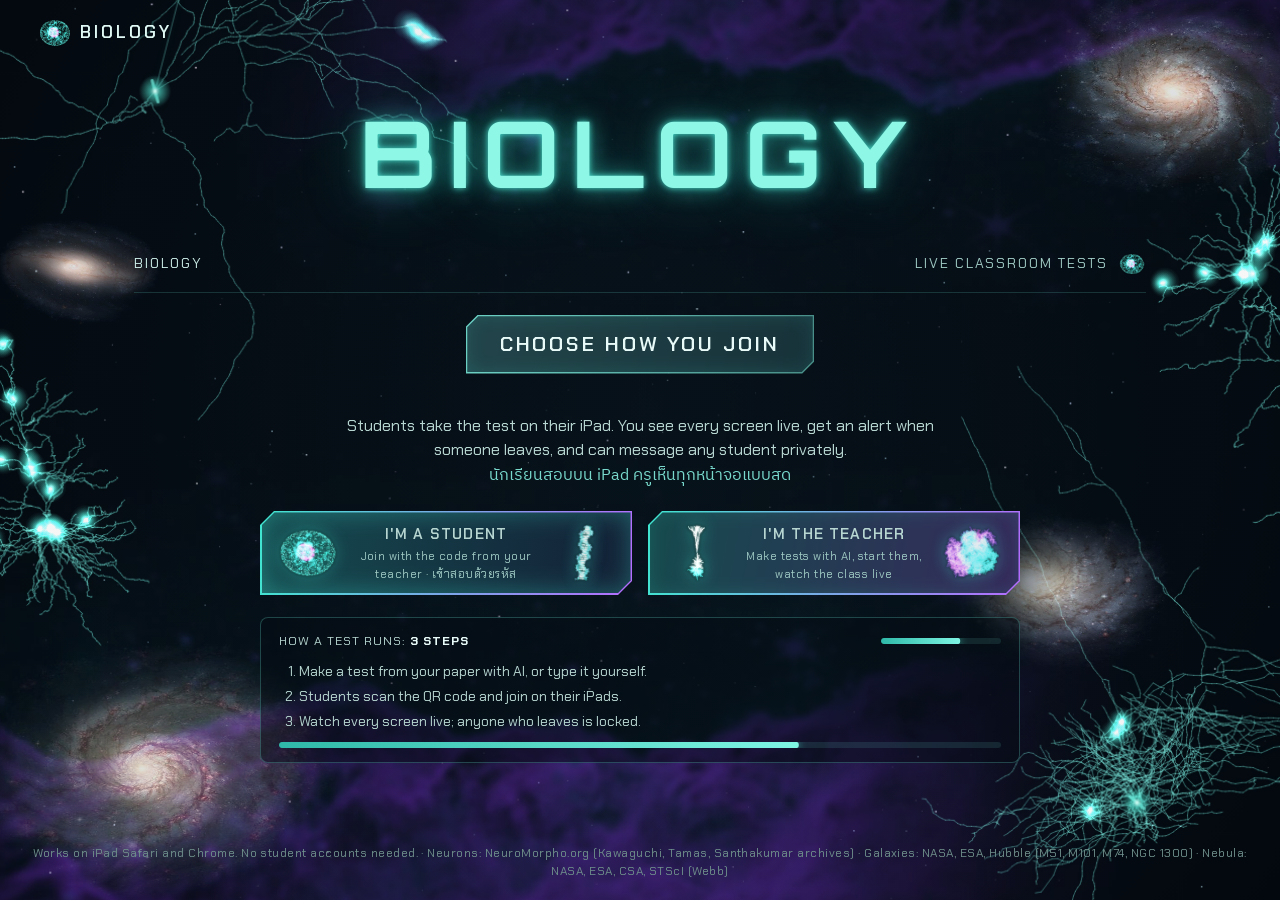
==== index.html @ f579a383 "Editor: clear 'Right answer?' button on each choice instead of a hard-to-see radio circle Co-Authore" ====
<!doctype html>
<html lang="en">
<head>
<meta charset="utf-8">
<meta name="robots" content="noindex, nofollow, noarchive">
<meta name="viewport" content="width=device-width, initial-scale=1, viewport-fit=cover">
<meta name="theme-color" content="#03070c">
<title>Biology</title>
<link rel="icon" href="data:image/svg+xml,%3Csvg xmlns='http://www.w3.org/2000/svg' viewBox='0 0 32 32'%3E%3Ccircle cx='16' cy='16' r='13' fill='%2302060a' stroke='%2346f08f' stroke-width='2.5'/%3E%3Cellipse cx='16' cy='16' rx='5' ry='4' fill='%236a97ff'/%3E%3C/svg%3E">
<link rel="preconnect" href="https://fonts.googleapis.com"><link rel="preconnect" href="https://fonts.gstatic.com" crossorigin>
<link href="https://fonts.googleapis.com/css2?family=Chakra+Petch:wght@400;500;600;700&family=Orbitron:wght@600;700;800&family=IBM+Plex+Sans+Thai:wght@400;500;600;700&display=swap" rel="stylesheet">
<link rel="stylesheet" href="assets/app.css?v=20261019b">
<style>

</style>
</head>
<body data-holo="home">
<div class="home">
  <span class="brand"><span class="brand-mark"><i data-icon="leaf"></i></span><span>Biology</span></span>
  <main class="home-hero">
    <h1 class="glow-title">Biology</h1>
    <section class="panel stage">
      <div class="stage-head"><span>Biology</span><span>Live classroom tests <img src="assets/cosmos/i_cell.png" alt=""></span></div>
      <div style="text-align:center"><span class="box-title">Choose how you join</span></div>
      <p class="intro">Students take the test on their iPad. You see every screen live, get an alert when someone leaves, and can message any student privately.<br><span class="th">นักเรียนสอบบน iPad ครูเห็นทุกหน้าจอแบบสด</span></p>
      <div class="doors">
        <a class="door hot" href="student.html"><img src="assets/cosmos/i_cell.png" alt=""><span>I'm a student<small>Join with the code from your teacher · เข้าสอบด้วยรหัส</small></span><img class="r" src="assets/cosmos/i_dna.png" alt=""></a>
        <a class="door" href="teacher.html"><img src="assets/cosmos/i_neuron.png" alt=""><span>I'm the teacher<small>Make tests with AI, start them, watch the class live</small></span><img class="r" src="assets/cosmos/i_protein.png" alt=""></a>
      </div>
      <div class="live-strip">
        <div class="row"><span>How a test runs: <b>3 steps</b></span><span class="prog" style="width:120px"><span class="prog-fill" style="display:block;transform:scaleX(.66)"></span></span></div>
        <ol><li>Make a test from your paper with AI, or type it yourself.</li><li>Students scan the QR code and join on their iPads.</li><li>Watch every screen live; anyone who leaves is locked.</li></ol>
        <div class="prog" style="width:100%"><span class="prog-fill" style="display:block;transform:scaleX(.72)"></span></div>
      </div>
    </section>
  </main>
  <footer class="home-foot">Works on iPad Safari and Chrome. No student accounts needed. · Neurons: NeuroMorpho.org (Kawaguchi, Tamas, Santhakumar archives) · Galaxies: NASA, ESA, Hubble (M51, M101, M74, NGC 1300) · Nebula: NASA, ESA, CSA, STScI (Webb)</footer>
</div>
<script src="assets/common.js?v=20261019b"></script>
<script src="assets/cosmos.js?v=20261019b"></script>
<script>
  EL.paintIcons();
  BioBG.start({ level: 1 });
</script>
</body>
</html>
---- assets/app.css ----
/* ================================================================
   Biology tests: one stylesheet for home, teacher and student pages.
   Look: a fluorescence microscope. Living cells drift behind frosted
   instrument panels; colours are the real stains: GFP green (actions),
   DAPI blue (info), actin red (alerts), plus a cyan reticle for focus.
   ================================================================ */
:root {
  --bg: #03070c;
  --glass: rgba(9, 19, 31, .86);
  --glass-2: rgba(9, 19, 31, .9);
  --glass-3: rgba(12, 25, 40, .96);
  --line: rgba(110, 230, 215, .14);
  --line-2: rgba(110, 230, 215, .26);
  --line-3: rgba(110, 230, 215, .46);
  --text: #e2f4f2;
  --text-2: #b7d6d1;
  --dim: #8fb3ad;
  --dim-2: #5d7d78;
  --gfp: #3fe6cf;
  --gfp-ink: #03201c;
  --gfp-soft: rgba(63, 230, 207, .13);
  --dapi: #a98bff;
  --dapi-soft: rgba(169, 139, 255, .14);
  --actin: #ff4d7a;
  --actin-soft: rgba(255, 77, 122, .16);
  --cyan: #7ff5e4;
  --cyan-soft: rgba(127, 245, 228, .14);
  --amber: #ffc46b;
  --amber-soft: rgba(255, 196, 107, .15);
  --ui: "Chakra Petch", "IBM Plex Sans Thai", system-ui, -apple-system, "Segoe UI", sans-serif;
  --read: "IBM Plex Sans Thai", "Chakra Petch", system-ui, sans-serif;
  --mono: "Chakra Petch", "IBM Plex Sans Thai", ui-monospace, monospace;
  --ease: cubic-bezier(.2, .8, .2, 1);
  --blur: blur(6px);
  --muted: var(--dim); --faint: var(--dim-2); --accent: var(--gfp);
  color-scheme: dark;
}
*, *::before, *::after { box-sizing: border-box; }
html { -webkit-text-size-adjust: 100%; }
body {
  margin: 0; background: var(--bg); color: var(--text);
  font-family: var(--ui); font-size: 15px; line-height: 1.5;
  -webkit-font-smoothing: antialiased; -moz-osx-font-smoothing: grayscale;
}
.biobg { position: fixed; inset: 0; width: 100vw; height: 100vh; z-index: 0; pointer-events: none; }
/* vignette keeps text readable over the cells */
body::after { content: ""; position: fixed; inset: 0; z-index: 0; pointer-events: none; background: radial-gradient(120% 90% at 50% 40%, transparent 40%, rgba(1, 4, 10, .55)); }
button, input, textarea, select { font: inherit; color: inherit; }
button { cursor: pointer; }
:focus-visible { outline: 2px solid var(--cyan); outline-offset: 2px; }
.hidden { display: none !important; }
.mono { font-family: var(--mono); }
.muted { color: var(--dim); }
.faint { color: var(--dim-2); }
.small { font-size: 13px; }
.th { font-family: "IBM Plex Sans Thai", var(--ui); }
h1, h2, h3 { font-family: var(--ui); font-stretch: 80%; font-weight: 800; letter-spacing: -.005em; }
svg.i { width: 18px; height: 18px; flex: none; fill: none; stroke: currentColor; stroke-width: 1.8; stroke-linecap: round; stroke-linejoin: round; }
.label { font-family: var(--mono); font-size: 11.5px; font-weight: 500; letter-spacing: .14em; text-transform: uppercase; color: var(--dim); }
.label.red { color: #ff8793; }

/* microscope scale bar in the corner */
.scalebar { position: fixed; left: 22px; bottom: 18px; z-index: 1; display: grid; gap: 4px; pointer-events: none; font-family: var(--mono); font-size: 11px; letter-spacing: .1em; color: rgba(232, 246, 255, .55); }
.scalebar i { display: block; width: 90px; height: 3px; background: rgba(232, 246, 255, .6); }

/* ---------------------------------------------------------------- brand */
.brand { display: inline-flex; align-items: center; gap: 10px; font-stretch: 80%; font-weight: 800; font-size: 19px; letter-spacing: .04em; text-transform: uppercase; color: var(--text); text-decoration: none; }
.brand-mark { width: 30px; height: 30px; border-radius: 50%; display: grid; place-items: center; color: var(--gfp); border: 1.5px solid var(--gfp); box-shadow: 0 0 16px rgba(54, 214, 255, .45), inset 0 0 10px rgba(54, 214, 255, .25); }
.brand-mark svg { width: 16px; height: 16px; fill: none; stroke: currentColor; stroke-width: 2.2; stroke-linecap: round; stroke-linejoin: round; }

/* ---------------------------------------------------------------- glass panels */
.panel, .glass { position: relative; background: var(--glass); border: 1px solid var(--line); border-radius: 10px; -webkit-backdrop-filter: var(--blur); backdrop-filter: var(--blur); }

/* ---------------------------------------------------------------- buttons */
.btn {
  display: inline-flex; align-items: center; justify-content: center; gap: 8px;
  height: 38px; padding: 0 14px; border-radius: 8px; white-space: nowrap;
  border: 1px solid var(--line-2); background: rgba(12, 28, 46, .7); color: var(--text);
  font-size: 14px; font-weight: 600; text-decoration: none;
  transition: background .15s, border-color .15s, color .15s, box-shadow .15s, transform .1s;
}
.btn:hover { background: rgba(20, 44, 70, .85); border-color: var(--line-3); }
.btn:active { transform: translateY(1px); }
.btn:disabled { opacity: .5; cursor: default; }
.btn .i { width: 16px; height: 16px; }
.btn.sm { height: 32px; padding: 0 11px; font-size: 13px; }
.btn.lg { height: 50px; padding: 0 22px; font-size: 16px; }
.btn.wide { width: 100%; }
.btn.primary { background: var(--gfp); border-color: var(--gfp); color: var(--gfp-ink); font-weight: 700; box-shadow: 0 0 22px rgba(54, 214, 255, .35); }
.btn.primary:hover { background: #7fe6ff; box-shadow: 0 0 30px rgba(54, 214, 255, .5); }
.btn.green { background: var(--gfp); border-color: var(--gfp); color: var(--gfp-ink); font-weight: 700; }
.btn.green:hover { background: #7fe6ff; }
.btn.danger { background: var(--actin-soft); border-color: rgba(255, 77, 97, .45); color: #ff8793; }
.btn.danger:hover { background: rgba(255, 77, 97, .25); }
.btn.solid-danger { background: var(--actin); border-color: var(--actin); color: #fff; }
.btn.warn { background: var(--amber-soft); border-color: rgba(255, 182, 72, .45); color: #ffd27e; }
.btn.ghost { background: transparent; border-color: transparent; color: var(--dim); }
.btn.ghost:hover { background: rgba(20, 44, 70, .6); color: var(--text); }
.btn.on { border-color: var(--gfp); color: var(--gfp); background: var(--gfp-soft); }
.iconbtn { width: 34px; height: 34px; padding: 0; }

/* ---------------------------------------------------------------- inputs */
.input {
  width: 100%; height: 42px; padding: 0 12px; border-radius: 8px;
  background: rgba(3, 10, 20, .6); border: 1px solid var(--line-2); color: var(--text); outline: none;
  transition: border-color .15s, box-shadow .15s;
}
textarea.input { height: auto; padding: 10px 12px; resize: vertical; line-height: 1.5; }
.input:focus { border-color: var(--cyan); box-shadow: 0 0 0 3px var(--cyan-soft); }
.input::placeholder { color: var(--dim-2); }
.input.sm { height: 34px; font-size: 14px; }
select.input { appearance: none; padding-right: 32px; background-image: linear-gradient(45deg, transparent 50%, var(--dim) 50%), linear-gradient(135deg, var(--dim) 50%, transparent 50%); background-position: calc(100% - 17px) 50%, calc(100% - 12px) 50%; background-size: 5px 5px; background-repeat: no-repeat; }
.field { display: grid; gap: 6px; }
.field > span { font-family: var(--mono); font-size: 11.5px; letter-spacing: .1em; text-transform: uppercase; color: var(--dim); }
.check { display: flex; align-items: center; gap: 10px; font-size: 14px; color: var(--text-2); cursor: pointer; }
.check input { width: 18px; height: 18px; accent-color: var(--gfp); }
.err { min-height: 20px; font-size: 14px; color: #ff8793; font-weight: 600; }

/* ---------------------------------------------------------------- status tags */
.pill {
  display: inline-flex; align-items: center; gap: 7px; height: 24px; padding: 0 9px; border-radius: 12px;
  font-family: var(--mono); font-size: 11.5px; font-weight: 600; letter-spacing: .08em; text-transform: uppercase; white-space: nowrap;
  color: var(--dim); background: rgba(124, 151, 171, .12);
}
.pill::before { content: ""; width: 6px; height: 6px; border-radius: 50%; background: currentColor; box-shadow: 0 0 8px currentColor; flex: none; }
.pill.active, .pill.live { color: var(--gfp); background: var(--gfp-soft); }
.pill.waiting { color: var(--dapi); background: var(--dapi-soft); }
.pill.away, .pill.locked { color: #ff7b88; background: var(--actin-soft); }
.pill.submitted { color: var(--amber); background: var(--amber-soft); }
.pill.live::before, .pill.away::before { animation: blink 1.2s steps(2, start) infinite; }
@keyframes blink { 50% { opacity: .2; } }

/* toasts */
#toasts { position: fixed; z-index: 200; right: 18px; bottom: 18px; display: grid; gap: 10px; width: min(370px, calc(100vw - 32px)); }
.toast {
  --tc: var(--gfp); position: relative; padding: 12px 14px 12px 34px; border-radius: 10px;
  background: var(--glass-3); border: 1px solid var(--line-2); -webkit-backdrop-filter: var(--blur); backdrop-filter: var(--blur);
  box-shadow: 0 18px 50px rgba(0, 0, 0, .55); font-size: 14px; line-height: 1.45; animation: toastin .3s var(--ease);
}
.toast::before { content: ""; position: absolute; left: 14px; top: 18px; width: 9px; height: 9px; border-radius: 50%; background: var(--tc); box-shadow: 0 0 12px var(--tc); }
.toast.red { --tc: var(--actin); border-color: rgba(255, 77, 97, .5); }
.toast.green { --tc: var(--gfp); }
.toast.amber { --tc: var(--amber); border-color: rgba(255, 182, 72, .45); }
.toast.click { cursor: pointer; }
.toast.out { opacity: 0; transform: translateY(6px); transition: .3s; }
@keyframes toastin { from { opacity: 0; transform: translateY(10px); } }

/* modal */
.modal { position: fixed; inset: 0; z-index: 150; display: grid; place-items: center; padding: 16px; background: rgba(1, 4, 10, .6); -webkit-backdrop-filter: blur(6px); backdrop-filter: blur(6px); }
.modal-box { width: min(440px, 100%); padding: 24px; background: var(--glass-3); border: 1px solid var(--line-2); border-radius: 12px; box-shadow: 0 30px 80px rgba(0, 0, 0, .6); }
.modal-box h3 { margin: 6px 0 8px; font-size: 26px; text-transform: uppercase; }
.modal-box p { margin: 0 0 20px; color: var(--text-2); }
.modal-actions { display: flex; gap: 10px; justify-content: flex-end; flex-wrap: wrap; }
.spinner { width: 40px; height: 40px; border-radius: 50%; border: 3px solid rgba(110, 200, 255, .15); border-top-color: var(--gfp); animation: spin .9s linear infinite; }
@keyframes spin { to { transform: rotate(360deg); } }

/* ================================================================
   THE TEST SHEET (student page and the teacher's live copy share it,
   so this layout must stay identical in both places)
   ================================================================ */
.tbar {
  position: fixed; top: 0; left: 0; right: 0; height: 58px; z-index: 20;
  display: flex; align-items: center; gap: 16px; padding: 0 18px;
  background: rgba(3, 10, 20, .82); border-bottom: 1px solid var(--line-2); -webkit-backdrop-filter: var(--blur); backdrop-filter: var(--blur);
}
.tb-left { display: flex; align-items: center; gap: 10px; min-width: 0; flex: 1; }
.tb-name { font-weight: 800; font-stretch: 85%; font-size: 16px; text-transform: uppercase; letter-spacing: .02em; white-space: nowrap; overflow: hidden; text-overflow: ellipsis; }
.live-dot { width: 8px; height: 8px; border-radius: 50%; background: var(--gfp); flex: none; box-shadow: 0 0 10px var(--gfp); }
.tb-mid { display: flex; align-items: center; gap: 10px; }
.prog { width: 140px; height: 6px; border-radius: 3px; background: rgba(110, 200, 255, .12); overflow: hidden; }
.prog-fill { height: 100%; background: var(--gfp); box-shadow: 0 0 10px var(--gfp); transform-origin: left; transform: scaleX(0); transition: transform .4s var(--ease); }
.tb-mid .small { color: var(--dim); font-family: var(--mono); font-size: 13px; min-width: 50px; }
.timer { font-family: var(--mono); font-size: 17px; font-weight: 600; padding: 4px 10px; border-radius: 8px; border: 1px solid var(--line-2); font-variant-numeric: tabular-nums; }
.timer.warn { color: var(--amber); border-color: var(--amber); }
.timer.crit { color: #ff7b88; border-color: var(--actin); }

.test-wrap { position: relative; z-index: 1; max-width: 780px; margin: 0 auto; padding: 80px 16px 140px; }
.test-who { margin: 0 4px 12px; font-family: var(--mono); font-size: 12.5px; color: var(--dim); letter-spacing: .04em; }
.qcard { position: relative; padding: 20px 20px 18px; margin-bottom: 12px; background: var(--glass-2); border: 1px solid var(--line); border-radius: 12px; -webkit-backdrop-filter: var(--blur); backdrop-filter: var(--blur); transition: border-color .2s, box-shadow .2s; }
.qcard.answered { border-color: rgba(54, 214, 255, .32); }
.qcard.focus { border-color: var(--cyan); box-shadow: 0 0 0 3px var(--cyan-soft); }
.q-head { display: flex; align-items: center; gap: 10px; margin-bottom: 10px; }
.q-num { min-width: 30px; height: 30px; padding: 0 8px; border-radius: 15px; display: grid; place-items: center; border: 1.5px solid var(--line-3); font-family: var(--mono); font-size: 13px; font-weight: 600; }
.qcard.answered .q-num { background: var(--gfp); border-color: var(--gfp); color: var(--gfp-ink); box-shadow: 0 0 12px rgba(54, 214, 255, .5); }
.q-type { font-family: var(--mono); font-size: 11.5px; letter-spacing: .08em; text-transform: uppercase; color: var(--dim); }
.q-pts { margin-left: auto; font-family: var(--mono); font-size: 12px; color: var(--dim-2); }
.q-text { font-size: 18.5px; font-weight: 600; line-height: 1.5; margin-bottom: 14px; overflow-wrap: anywhere; }
.q-img { display: block; max-width: 100%; max-height: 360px; margin: 0 0 14px; border-radius: 8px; border: 1px solid var(--line); background: #fff; }
.opts { display: grid; gap: 8px; }
.opts.tf { grid-template-columns: 1fr 1fr; }
.opt {
  display: flex; align-items: center; gap: 12px; width: 100%; min-height: 52px; padding: 10px 14px; text-align: left;
  background: rgba(3, 10, 20, .5); border: 1px solid var(--line-2); border-radius: 10px; color: var(--text);
  font-size: 16.5px; transition: border-color .12s, background .12s, box-shadow .12s;
}
.opt:hover { border-color: var(--line-3); }
.opt-l { width: 30px; height: 30px; border-radius: 50%; display: grid; place-items: center; flex: none; border: 1.5px solid var(--line-3); font-family: var(--mono); font-size: 13px; font-weight: 600; color: var(--text-2); }
.opt-t { overflow-wrap: anywhere; }
.opt.sel { border-color: var(--gfp); background: var(--gfp-soft); box-shadow: 0 0 18px rgba(54, 214, 255, .18); }
.opt.sel .opt-l { background: var(--gfp); border-color: var(--gfp); color: var(--gfp-ink); }
.short { width: 100%; min-height: 96px; padding: 12px 14px; border-radius: 10px; background: rgba(3, 10, 20, .55); border: 1px solid var(--line-2); color: var(--text); font-size: 16.5px; line-height: 1.5; resize: vertical; outline: none; }
.short:focus { border-color: var(--cyan); box-shadow: 0 0 0 3px var(--cyan-soft); }
.short::placeholder { color: var(--dim-2); }
.submit-zone { display: flex; align-items: center; justify-content: space-between; gap: 14px; flex-wrap: wrap; padding: 18px 20px; margin-top: 18px; background: var(--glass-2); border: 1px solid var(--line-2); border-radius: 12px; -webkit-backdrop-filter: var(--blur); backdrop-filter: var(--blur); }
.sz-t { font-weight: 800; font-stretch: 85%; font-size: 19px; text-transform: uppercase; }

/* uploaded test paper + answer sheet */
.paper { margin: 0 0 14px; padding: 14px; display: grid; gap: 12px; background: var(--glass-2); border: 1px solid var(--line); border-radius: 12px; }
.paper-head { display: flex; align-items: baseline; justify-content: space-between; gap: 10px; flex-wrap: wrap; }
.paper-page { display: block; width: 100%; height: auto; background: #fff; border-radius: 6px; }
.paper-text { padding: 4px; font-size: 17px; line-height: 1.65; overflow-wrap: anywhere; }
.sheet-title { display: flex; align-items: baseline; gap: 10px; flex-wrap: wrap; margin: 18px 4px 8px; }
.qcard.sheet { display: flex; align-items: center; gap: 14px; padding: 10px 14px; margin-bottom: 6px; }
.qcard.sheet .q-num { min-width: 38px; }
.bubbles { display: flex; gap: 8px; flex-wrap: wrap; }
.opt.bub { width: auto; min-width: 48px; min-height: 44px; padding: 0 14px; justify-content: center; border-radius: 22px; font-family: var(--mono); font-size: 15px; font-weight: 600; }
.opt.bub.sel { background: var(--gfp); border-color: var(--gfp); color: var(--gfp-ink); }

/* ================================================================
   HOME
   ================================================================ */
.home { position: relative; z-index: 1; min-height: 100vh; min-height: 100dvh; display: grid; grid-template-rows: auto 1fr auto; padding: 22px clamp(16px, 4vw, 48px); }
.home-hero { align-self: center; justify-self: center; width: min(1000px, 100%); padding: 40px 0; }
.home h1 { font-size: clamp(46px, 7.4vw, 92px); line-height: .9; letter-spacing: -.01em; font-stretch: 70%; font-weight: 800; text-transform: uppercase; margin: 16px 0 20px; max-width: 11ch; text-shadow: 0 4px 40px rgba(0, 0, 0, .6); }
.home h1 em { font-style: normal; color: var(--gfp); text-shadow: 0 0 30px rgba(54, 214, 255, .5); }
.home .sub { font-size: 18px; color: var(--text-2); max-width: 50ch; margin: 0 0 34px; }
.doors { display: grid; grid-template-columns: 1fr 1fr; gap: 16px; }
.door { position: relative; display: grid; gap: 6px; align-content: start; padding: 22px; border-radius: 12px; background: var(--glass); border: 1px solid var(--line-2); -webkit-backdrop-filter: var(--blur); backdrop-filter: var(--blur); color: var(--text); text-decoration: none; transition: border-color .2s, transform .25s var(--ease), box-shadow .25s; }
.door:hover { border-color: var(--gfp); transform: translateY(-3px); box-shadow: 0 0 30px rgba(54, 214, 255, .18); }
.door .i { width: 28px; height: 28px; color: var(--gfp); margin-bottom: 6px; }
.door b { font-size: 26px; font-stretch: 78%; font-weight: 800; text-transform: uppercase; line-height: 1.05; }
.door span { color: var(--text-2); font-size: 15px; }
.door em { font-style: normal; font-family: var(--mono); font-size: 12.5px; font-weight: 600; letter-spacing: .1em; text-transform: uppercase; margin-top: 10px; color: var(--gfp); }
.home-foot { color: var(--dim-2); font-family: var(--mono); font-size: 12px; letter-spacing: .06em; text-align: right; }
@media (max-width: 600px) { .doors { grid-template-columns: 1fr; } }

/* ================================================================
   TEACHER
   ================================================================ */
.auth { position: relative; z-index: 1; min-height: 100vh; min-height: 100dvh; display: grid; place-items: center; padding: 24px 16px; }
.auth-card { width: min(420px, 100%); padding: 30px; display: grid; gap: 14px; }
.auth-card h1 { margin: 10px 0 0; font-size: 40px; text-transform: uppercase; font-stretch: 72%; line-height: 1; }
.auth-card p { margin: 0; }
.auth-form { display: grid; gap: 14px; margin-top: 6px; }
.demo-note { padding: 12px 14px; border-radius: 8px; background: var(--amber-soft); color: #ffd27e; font-size: 14px; margin: 8px 0 12px; }

.app { position: relative; z-index: 1; display: grid; grid-template-columns: 206px minmax(0, 1fr); min-height: 100vh; min-height: 100dvh; }
.side { position: sticky; top: 0; height: 100vh; height: 100dvh; display: flex; flex-direction: column; gap: 22px; padding: 18px 12px; border-right: 1px solid var(--line); background: rgba(3, 10, 20, .62); -webkit-backdrop-filter: var(--blur); backdrop-filter: var(--blur); }
.side .brand { padding: 2px 6px; }
.nav { display: grid; gap: 2px; }
.nav button { position: relative; display: flex; align-items: center; gap: 11px; height: 40px; padding: 0 10px; border: 0; border-radius: 8px; background: none; color: var(--dim); font-size: 14.5px; font-weight: 600; text-align: left; transition: background .15s, color .15s; }
.nav button:hover { color: var(--text); background: rgba(20, 44, 70, .5); }
.nav button.on { color: var(--text); background: rgba(20, 44, 70, .75); }
.nav button.on .i { color: var(--gfp); filter: drop-shadow(0 0 6px rgba(54, 214, 255, .7)); }
.side-foot { margin-top: auto; display: grid; gap: 8px; }
.modepill { display: flex; align-items: center; gap: 8px; padding: 8px 10px; border-radius: 8px; font-family: var(--mono); font-size: 11.5px; letter-spacing: .08em; text-transform: uppercase; border: 1px solid var(--line-2); }
.modepill::before { content: ""; width: 8px; height: 8px; border-radius: 50%; background: currentColor; box-shadow: 0 0 8px currentColor; flex: none; }
.modepill.online { color: var(--gfp); }
.modepill.demo { color: var(--amber); }
.side-btns { display: grid; grid-template-columns: 1fr 1fr; gap: 6px; }
.main { min-width: 0; }
.view { padding: 18px 20px 24px; }
.view-title { font-size: 40px; text-transform: uppercase; font-stretch: 72%; margin: 0 0 16px; line-height: 1; }

/* ---------------------------------------------------------------- live */
.empty-live { display: grid; place-items: center; min-height: calc(100vh - 60px); }
.empty-box { width: min(540px, 100%); padding: 30px; text-align: center; display: grid; gap: 10px; justify-items: center; }
.empty-box h2 { margin: 4px 0 0; font-size: 36px; text-transform: uppercase; font-stretch: 72%; line-height: 1; }
.empty-box p { margin: 0 0 8px; color: var(--text-2); }

/* flows with page scroll by default; locks to the window height only on big, unzoomed screens (see bottom) */
.live-wrap { display: flex; flex-direction: column; gap: 14px; }
.live-head { display: flex; align-items: center; gap: 20px; flex-wrap: wrap; }
.lh-title { min-width: 0; flex: 1 1 320px; display: grid; gap: 4px; }
.lh-title h2 { margin: 0; font-size: 40px; line-height: .96; text-transform: uppercase; font-stretch: 70%; overflow-wrap: anywhere; text-shadow: 0 2px 30px rgba(0, 0, 0, .7); }
.lh-row { display: flex; align-items: center; gap: 12px; flex-wrap: wrap; color: var(--dim); font-family: var(--mono); font-size: 12.5px; letter-spacing: .03em; }
.lh-clock { font-family: var(--mono); font-size: 34px; font-weight: 500; letter-spacing: -.02em; font-variant-numeric: tabular-nums; text-shadow: 0 0 20px rgba(165, 240, 255, .3); }
.lh-clock.warn { color: var(--amber); }
.lh-clock.crit { color: #ff7b88; }
.codechip { position: relative; display: grid; gap: 1px; padding: 8px 16px 9px; border-radius: 10px; background: var(--glass-2); border: 1px solid rgba(54, 214, 255, .45); color: var(--text); text-align: left; -webkit-backdrop-filter: var(--blur); backdrop-filter: var(--blur); box-shadow: 0 0 24px rgba(54, 214, 255, .15); transition: box-shadow .2s; }
.codechip:hover { box-shadow: 0 0 34px rgba(54, 214, 255, .35); }
.codechip span { font-family: var(--mono); font-size: 11px; letter-spacing: .12em; text-transform: uppercase; color: var(--dim); }
.codechip b { font-family: var(--mono); font-size: 26px; font-weight: 600; letter-spacing: .16em; line-height: 1.1; color: var(--gfp); text-shadow: 0 0 14px rgba(54, 214, 255, .6); }
.actions { display: flex; gap: 8px; flex-wrap: wrap; align-items: center; }
.actions .sep { width: 1px; height: 22px; background: var(--line-2); margin: 0 4px; }

.stats { display: grid; grid-template-columns: repeat(5, minmax(0, 1fr)); gap: 10px; }
.stat { padding: 10px 14px 12px; display: grid; gap: 0; min-width: 0; background: var(--glass); border: 1px solid var(--line); border-radius: 10px; -webkit-backdrop-filter: var(--blur); backdrop-filter: var(--blur); }
.stat b { font-stretch: 72%; font-size: 38px; font-weight: 800; line-height: 1.05; font-variant-numeric: tabular-nums; }
.stat span { font-family: var(--mono); font-size: 11px; letter-spacing: .1em; text-transform: uppercase; color: var(--dim); white-space: nowrap; overflow: hidden; text-overflow: ellipsis; }
.stat.green b { color: var(--gfp); text-shadow: 0 0 18px rgba(54, 214, 255, .45); }
.stat.red b { color: #ff7b88; }
.stat.amber b { color: var(--amber); }
.stat.red.hot { border-color: rgba(255, 77, 97, .6); box-shadow: 0 0 26px rgba(255, 77, 97, .25); }
.stat.red.hot b { text-shadow: 0 0 18px rgba(255, 77, 97, .6); }

.live-body { display: grid; grid-template-columns: minmax(0, 1fr) 290px; gap: 16px; align-items: start; }
.live-body.focus { grid-template-columns: 280px minmax(0, 1fr); }
.live-wrap.focus .stats { display: none; }
.roster-col { min-width: 0; display: flex; flex-direction: column; gap: 10px; }
.roster-head { display: flex; align-items: center; gap: 10px; }
.roster-head .label { white-space: nowrap; flex: none; }
.roster-head .input { max-width: 220px; margin-left: auto; }
.live-body.focus .roster-head .input { max-width: none; }
.alertbar { display: flex; align-items: center; gap: 8px; flex-wrap: wrap; padding: 8px 12px; border-radius: 10px; background: rgba(255, 77, 97, .2); border: 1px solid rgba(255, 77, 97, .6); color: #ffd0d5; font-size: 14px; box-shadow: 0 0 26px rgba(255, 77, 97, .2); -webkit-backdrop-filter: var(--blur); backdrop-filter: var(--blur); }
.alertbar b { color: #fff; }
.alertbar .i { width: 16px; height: 16px; color: #ff7b88; }
.alertbar button { border: 0; background: var(--actin); color: #fff; border-radius: 12px; padding: 2px 10px; font-size: 13px; font-weight: 700; }
.alertbar button:hover { background: #ff6a78; }
.roster { display: grid; grid-template-columns: repeat(auto-fill, minmax(236px, 1fr)); gap: 10px; align-content: start; padding: 2px 2px 14px; }
.live-body.focus .roster { grid-template-columns: minmax(0, 1fr); gap: 6px; }

/* students: each avatar is a small cell (status-coloured membrane, blue nucleus) */
.srow {
  position: relative; display: grid; grid-template-columns: 40px minmax(0, 1fr) auto; align-items: center; gap: 11px;
  padding: 11px 12px; border-radius: 12px; border: 1px solid var(--line); background: var(--glass);
  -webkit-backdrop-filter: var(--blur); backdrop-filter: var(--blur);
  color: var(--text); width: 100%; text-align: left; cursor: pointer; transition: border-color .2s, box-shadow .2s;
}
.srow:hover { border-color: var(--line-3); }
.srow.sel { border-color: var(--cyan); box-shadow: 0 0 0 3px var(--cyan-soft), 0 0 24px rgba(165, 240, 255, .2); }
.srow.dim { opacity: .55; }
.s-av { width: 40px; height: 40px; border-radius: 50%; display: grid; place-items: center; border: 2px solid var(--dim-2); background: radial-gradient(circle at 45% 45%, rgba(139, 155, 255, .35), rgba(139, 155, 255, .05) 60%, transparent 70%); font-family: var(--mono); font-weight: 600; font-size: 12.5px; color: var(--text); }
.srow[data-st="active"] .s-av { border-color: var(--gfp); box-shadow: 0 0 12px rgba(54, 214, 255, .45); }
.srow[data-st="waiting"] .s-av { border-color: var(--dapi); }
.srow[data-st="away"] .s-av, .srow[data-st="locked"] .s-av { border-color: var(--actin); box-shadow: 0 0 14px rgba(255, 77, 97, .6); }
.srow[data-st="submitted"] .s-av { border-color: var(--amber); }
.s-main { min-width: 0; display: grid; gap: 1px; }
.s-name { font-weight: 700; font-size: 15.5px; line-height: 1.25; overflow-wrap: break-word; }
.s-sub { font-family: var(--mono); font-size: 11.5px; letter-spacing: .03em; color: var(--dim); line-height: 1.35; }
.s-right { display: grid; justify-items: end; gap: 5px; }
.s-prog { font-family: var(--mono); font-size: 13px; font-weight: 600; font-variant-numeric: tabular-nums; }
.s-bar { width: 56px; height: 4px; border-radius: 2px; background: rgba(110, 200, 255, .12); overflow: hidden; }
.s-bar i { display: block; height: 100%; background: var(--gfp); transform-origin: left; transition: transform .4s var(--ease); }
.s-flags { display: flex; gap: 5px; }
.s-badge { display: inline-flex; align-items: center; gap: 3px; height: 19px; padding: 0 6px; border-radius: 10px; font-family: var(--mono); font-size: 11px; font-weight: 700; }
.s-badge.left { background: var(--actin-soft); color: #ff8793; }
.s-badge.msg { background: var(--gfp); color: var(--gfp-ink); }
.s-badge.after { background: var(--amber-soft); color: var(--amber); }
.s-badge .i { width: 11px; height: 11px; stroke-width: 2.4; }
.srow.alert { border-color: rgba(255, 77, 97, .75); background: rgba(70, 8, 16, .62); box-shadow: 0 0 26px rgba(255, 77, 97, .3); animation: alertpulse 1.4s ease-in-out infinite; }
.srow.alert .s-sub { color: #ff8793; font-weight: 600; }
@keyframes alertpulse { 50% { box-shadow: 0 0 6px rgba(255, 77, 97, .15); } }
.srow.warnafter { border-color: rgba(255, 182, 72, .7); }
.srow.warnafter .s-sub { color: var(--amber); }
.empty-roster { grid-column: 1 / -1; padding: 40px 20px; text-align: center; color: var(--dim); border: 1px dashed var(--line-3); border-radius: 12px; background: rgba(3, 10, 20, .4); }
.empty-roster b { display: block; margin-top: 10px; font-family: var(--mono); font-size: 34px; letter-spacing: .16em; color: var(--gfp); text-shadow: 0 0 16px rgba(54, 214, 255, .5); }

/* activity column */
.feed { display: flex; flex-direction: column; padding: 14px 14px 6px; max-height: 420px; min-height: 200px; }
.feed-list { flex: 1; min-height: 0; overflow: auto; margin-top: 8px; display: flex; flex-direction: column; }
.feed-item { display: grid; grid-template-columns: 44px minmax(0, 1fr); gap: 8px; padding: 7px 0; border-top: 1px solid var(--line); font-size: 13.5px; line-height: 1.4; color: var(--text-2); }
.feed-item:first-child { border-top: 0; }
.feed-item b { color: var(--text); }
.feed-item time { font-family: var(--mono); font-size: 11.5px; color: var(--dim-2); padding-top: 2px; }
.feed-item.left, .feed-item.reload { color: #ff8793; }
.feed-item.leftafter { color: var(--amber); }
.feed-item.new { animation: feedin .8s var(--ease); }
@keyframes feedin { from { background: var(--gfp-soft); } }

/* ---------------------------------------------------------------- one student */
.focus-panel { display: grid; grid-template-rows: auto minmax(0, 1fr); overflow: hidden; height: max(600px, calc(100vh - 170px)); }
.fp-head { display: flex; align-items: center; gap: 12px; flex-wrap: wrap; padding: 12px 14px; border-bottom: 1px solid var(--line-2); }
.fp-who { display: flex; align-items: center; gap: 12px; min-width: 0; flex: 1 1 220px; }
.fp-who .s-av { width: 44px; height: 44px; font-size: 14px; border-color: var(--cyan); }
.fp-name { font-size: 28px; font-weight: 800; font-stretch: 72%; text-transform: uppercase; line-height: 1; overflow-wrap: anywhere; }
.fp-meta { font-family: var(--mono); font-size: 12px; color: var(--dim); margin-top: 3px; }
.fp-actions { display: flex; gap: 6px; flex-wrap: wrap; align-items: center; }
.fp-body { min-height: 0; display: grid; grid-template-columns: minmax(0, 1fr) 310px; }
.fp-main { min-width: 0; min-height: 0; display: flex; flex-direction: column; }
.fp-tabs { display: flex; gap: 2px; padding: 10px 14px 0; align-items: center; flex-wrap: wrap; }
.fp-tabs > button { height: 32px; padding: 0 12px; border: 0; border-bottom: 2px solid transparent; background: none; color: var(--dim); font-size: 13.5px; font-weight: 700; }
.fp-tabs > button:hover { color: var(--text); }
.fp-tabs > button.on { color: var(--text); border-bottom-color: var(--gfp); }
.fp-tabs .zoom { margin-left: auto; display: flex; gap: 2px; padding: 2px; border-radius: 8px; border: 1px solid var(--line-2); }
.fp-tabs .zoom button { height: 26px; padding: 0 10px; border: 0; border-radius: 6px; background: none; color: var(--dim); font-size: 12.5px; font-weight: 600; }
.fp-tabs .zoom button.on { background: rgba(20, 44, 70, .9); color: var(--text); }
.fp-pane { flex: 1; min-height: 0; overflow: auto; padding: 12px 14px 14px; }

/* the live screen: a monitor feed with reticle corners */
.feedframe { position: relative; height: 100%; min-height: 300px; display: flex; flex-direction: column; }
.ff-top { display: flex; align-items: center; gap: 12px; margin-bottom: 8px; font-family: var(--mono); font-size: 12px; color: var(--dim); }
.ff-rec { display: inline-flex; align-items: center; gap: 6px; color: #ff7b88; font-weight: 600; letter-spacing: .1em; }
.ff-rec::before { content: ""; width: 8px; height: 8px; border-radius: 50%; background: var(--actin); box-shadow: 0 0 8px var(--actin); animation: blink 1.2s steps(2, start) infinite; }
.ff-rec.off { color: var(--dim); }
.ff-rec.off::before { background: var(--dim); box-shadow: none; animation: none; }
.ff-age { margin-left: auto; }
.ff-stage { position: relative; flex: 1; min-height: 0; display: grid; place-items: start center; overflow: hidden; padding: 6px; }
.mirror { position: relative; padding: 8px; background: #01040a; border: 1px solid var(--line-2); border-radius: 10px; }
.mirror::before, .mirror::after { content: ""; position: absolute; width: 18px; height: 18px; border: 2px solid var(--cyan); pointer-events: none; }
.mirror::before { top: -6px; left: -6px; border-right: 0; border-bottom: 0; }
.mirror::after { bottom: -6px; right: -6px; border-left: 0; border-top: 0; }
.m-clip { position: relative; overflow: hidden; border-radius: 4px; }
.m-screen { position: absolute; top: 0; left: 0; transform-origin: 0 0; overflow: hidden; pointer-events: none;
  background: radial-gradient(60% 40% at 30% 30%, rgba(54, 214, 255, .08), transparent 70%), radial-gradient(50% 40% at 75% 70%, rgba(255, 77, 97, .07), transparent 70%), #020812; }
.m-screen .tbar { position: absolute; }
.m-screen .qcard, .m-screen .submit-zone, .m-screen .tbar, .m-screen .paper { -webkit-backdrop-filter: none; backdrop-filter: none; }
.m-scroll { position: absolute; inset: 0; overflow: hidden; }
.m-veil { position: absolute; inset: 0; z-index: 30; display: none; place-items: center; text-align: center; padding: 30px; }
.m-veil.on { display: grid; }
.m-veil.red { background: rgba(60, 6, 14, .9); }
.m-veil.blue { background: rgba(2, 8, 14, .9); }
.m-veil h4 { margin: 8px 0; font-size: 60px; text-transform: uppercase; font-stretch: 70%; font-weight: 800; line-height: 1; }
.m-veil p { margin: 0; font-size: 24px; color: var(--text-2); }
.m-veil .label { font-size: 18px; }

/* answers + log */
.ans-sum { display: flex; align-items: baseline; gap: 12px; padding: 4px 2px 14px; }
.ans-sum b { font-stretch: 72%; font-weight: 800; font-size: 36px; }
.ans-row { padding: 12px 14px; margin-bottom: 8px; border-radius: 10px; background: rgba(3, 10, 20, .5); border: 1px solid var(--line); }
.ans-row.ok { border-color: rgba(54, 214, 255, .35); }
.ans-row.bad { border-color: rgba(255, 77, 97, .35); }
.ans-q { display: flex; gap: 10px; font-weight: 600; margin-bottom: 8px; }
.ans-q b { font-family: var(--mono); color: var(--dim); }
.ans-line { display: grid; grid-template-columns: 74px minmax(0, 1fr); gap: 8px; font-size: 14px; padding: 2px 0; }
.ans-line > span:first-child { font-family: var(--mono); font-size: 11.5px; letter-spacing: .08em; text-transform: uppercase; color: var(--dim); padding-top: 2px; }
.ans-mark { display: flex; gap: 6px; flex-wrap: wrap; align-items: center; margin-top: 8px; }
.log-item { display: grid; grid-template-columns: 74px minmax(0, 1fr); gap: 8px; padding: 8px 2px; border-top: 1px solid var(--line); font-size: 14px; }
.log-item time { font-family: var(--mono); font-size: 12px; color: var(--dim-2); padding-top: 2px; }
.log-item.left, .log-item.reload { color: #ff8793; }
.log-item.leftafter { color: var(--amber); }

/* private chat */
.chat { min-height: 0; display: flex; flex-direction: column; border-left: 1px solid var(--line-2); background: rgba(3, 10, 20, .35); }
.chat-head { display: flex; align-items: center; gap: 8px; padding: 12px 14px 10px; border-bottom: 1px solid var(--line); }
.chat-head .i { color: var(--gfp); }
.chat-head b { font-size: 14px; font-weight: 700; }
.chat-head span { font-family: var(--mono); font-size: 11px; letter-spacing: .04em; color: var(--dim); margin-left: auto; }
.chat-list { flex: 1; min-height: 120px; overflow: auto; padding: 12px; display: flex; flex-direction: column; gap: 8px; }
.chat-empty { margin: auto; text-align: center; color: var(--dim-2); font-size: 13px; padding: 6px; }
.bubble { max-width: 86%; padding: 8px 12px; border-radius: 14px; font-size: 14px; line-height: 1.45; overflow-wrap: anywhere; }
.bubble time { display: block; margin-top: 2px; font-family: var(--mono); font-size: 11px; opacity: .65; }
.bubble.me { align-self: flex-end; background: var(--gfp); color: var(--gfp-ink); border-bottom-right-radius: 4px; }
.bubble.them { align-self: flex-start; background: rgba(20, 44, 70, .9); border-bottom-left-radius: 4px; }
.btn.msg { border-color: var(--gfp); color: var(--gfp); background: var(--gfp-soft); }
.chat.flash { animation: chatflash 1.2s var(--ease); }
@keyframes chatflash { 0%, 40% { box-shadow: inset 0 0 0 2px var(--gfp), 0 0 30px rgba(54, 214, 255, .35); } }
.s-msgbtn { display: inline-grid; place-items: center; width: 24px; height: 19px; border-radius: 10px; color: var(--gfp); border: 1px solid rgba(54, 214, 255, .45); background: var(--gfp-soft); cursor: pointer; }
.s-msgbtn .i { width: 12px; height: 12px; stroke-width: 2.2; }
.s-msgbtn:hover { background: var(--gfp); color: var(--gfp-ink); }
.quick { display: flex; gap: 6px; padding: 8px 12px; overflow-x: auto; scrollbar-width: none; border-top: 1px solid var(--line); }
.quick::-webkit-scrollbar { display: none; }
.quick button { flex: none; white-space: nowrap; border: 1px solid var(--line-2); background: transparent; color: var(--text-2); border-radius: 14px; padding: 4px 11px; font-size: 12.5px; }
.quick button:hover { border-color: var(--gfp); color: var(--text); }
.chat-form { display: flex; gap: 6px; padding: 10px 12px 12px; border-top: 1px solid var(--line); }
.chat-form .input { height: 38px; }
.chat-form .btn { flex: none; }

/* ---------------------------------------------------------------- tests editor */
.tests-layout { display: grid; grid-template-columns: 280px minmax(0, 1fr); gap: 18px; align-items: start; }
.tests-list { display: grid; gap: 8px; position: sticky; top: 18px; }
.tl-head h2 { margin: 0 0 4px; font-size: 40px; text-transform: uppercase; font-stretch: 72%; line-height: 1; }
.tcard { display: grid; gap: 3px; padding: 12px 14px; border-radius: 10px; cursor: pointer; background: var(--glass); border: 1px solid var(--line); -webkit-backdrop-filter: var(--blur); backdrop-filter: var(--blur); transition: border-color .15s; }
.tcard:hover { border-color: var(--line-3); }
.tcard.on { border-color: var(--gfp); }
.tcard b { font-size: 15px; overflow-wrap: anywhere; }
.tcard span { font-family: var(--mono); font-size: 11.5px; color: var(--dim); }
.editor { padding: 22px; min-width: 0; }
.editor-empty { padding: 40px 10px; text-align: center; }
.ed-top { display: grid; gap: 14px; padding-bottom: 18px; border-bottom: 1px solid var(--line-2); margin-bottom: 16px; }
.ed-title { height: 54px; font-size: 22px; font-weight: 700; }
.ed-meta { display: flex; gap: 20px; flex-wrap: wrap; align-items: end; }
.ed-meta .field { width: 230px; }
.eq { padding: 16px; margin-bottom: 10px; border-radius: 10px; background: rgba(3, 10, 20, .55); border: 1px solid var(--line); display: grid; gap: 10px; }
.eq-head { display: flex; align-items: center; gap: 8px; flex-wrap: wrap; }
.eq-num { min-width: 30px; height: 30px; border-radius: 15px; display: grid; place-items: center; border: 1.5px solid var(--line-3); font-family: var(--mono); font-weight: 600; font-size: 13px; }
.eq-head select { width: auto; height: 34px; font-size: 14px; }
.eq-head .pts { width: 70px; height: 34px; }
.eq-hint { font-size: 12.5px; color: var(--dim); }
.eq-tools { margin-left: auto; display: flex; gap: 4px; }
.ibtn { width: 32px; height: 32px; border-radius: 8px; border: 1px solid var(--line); background: rgba(12, 28, 46, .7); color: var(--dim); font-size: 14px; display: grid; place-items: center; }
.ibtn:hover { color: var(--text); border-color: var(--line-3); }
.ibtn.del:hover { color: #ff7b88; border-color: var(--actin); }
.eq-opt { display: flex; align-items: center; gap: 8px; padding: 3px; border-radius: 8px; }
.eq-opt.correct { background: var(--gfp-soft); }
.eq-opt input[type=radio] { width: 18px; height: 18px; accent-color: var(--gfp); flex: none; }
.eq-opt .letter { width: 22px; font-family: var(--mono); font-size: 13px; color: var(--dim); text-align: center; }
.eq-img { display: flex; gap: 10px; align-items: center; flex-wrap: wrap; }
.eq-img img { max-height: 120px; border-radius: 6px; border: 1px solid var(--line); }
.tf-pick { display: flex; gap: 16px; flex-wrap: wrap; }
.tf-pick label { display: flex; gap: 8px; align-items: center; font-size: 14px; }
.tf-pick input { accent-color: var(--gfp); width: 18px; height: 18px; }
.row-between { display: flex; align-items: center; justify-content: space-between; gap: 10px; flex-wrap: wrap; }
.ed-add { display: flex; gap: 8px; flex-wrap: wrap; align-items: center; padding: 12px 0; }
.ed-foot { position: sticky; bottom: 0; display: flex; align-items: center; justify-content: space-between; gap: 10px; flex-wrap: wrap; padding: 14px 0 6px; margin-top: 6px; border-top: 1px solid var(--line-2); background: rgba(6, 16, 28, .92); }
.ed-btns { display: flex; gap: 8px; flex-wrap: wrap; }
.paper-edit { padding: 14px; border-radius: 10px; background: rgba(3, 10, 20, .55); border: 1px dashed var(--line-3); display: grid; gap: 12px; }
.paper-thumbs { display: flex; gap: 10px; overflow-x: auto; padding-bottom: 4px; }
.paper-thumbs img { height: 130px; background: #fff; border-radius: 4px; flex: none; }
.paper-text-prev { font-size: 13px; color: var(--dim); max-height: 110px; overflow: hidden; white-space: pre-wrap; }
.eq.sheet { padding: 8px 12px; margin-bottom: 6px; }
.eq.need { border-color: rgba(255, 182, 72, .6); }
.sheet-pick { display: flex; align-items: center; gap: 6px; flex-wrap: wrap; }
.sheet-pick label { position: relative; display: inline-flex; align-items: center; justify-content: center; min-width: 38px; height: 32px; padding: 0 10px; border-radius: 16px; border: 1px solid var(--line-3); font-family: var(--mono); font-size: 13px; cursor: pointer; }
.sheet-pick label.on { background: var(--gfp); border-color: var(--gfp); color: var(--gfp-ink); font-weight: 700; }
.sheet-pick input { position: absolute; opacity: 0; pointer-events: none; }
#uploadBtn .up { transform: rotate(180deg); }

/* ---------------------------------------------------------------- past results + mark sheet */
.archive-list { display: grid; gap: 8px; max-width: 960px; }
.arow { display: flex; align-items: center; gap: 14px; flex-wrap: wrap; padding: 12px 14px; border-radius: 10px; background: var(--glass); border: 1px solid var(--line); -webkit-backdrop-filter: var(--blur); backdrop-filter: var(--blur); cursor: pointer; transition: border-color .15s; }
.arow:hover { border-color: var(--line-3); }
.arow .code { font-family: var(--mono); font-weight: 600; letter-spacing: .14em; color: var(--gfp); }
.arow .grow { flex: 1; min-width: 180px; }
.arow .grow b { font-size: 16px; }
.ms-head { display: flex; align-items: flex-start; gap: 16px; flex-wrap: wrap; margin-bottom: 16px; }
.ms-title { flex: 1; min-width: 240px; display: grid; gap: 2px; }
.ms-title h2 { margin: 0; font-size: 40px; text-transform: uppercase; font-stretch: 70%; line-height: 1; }
.ms-wrap { overflow: auto; max-height: calc(100vh - 210px); background: var(--glass-2); border: 1px solid var(--line-2); border-radius: 12px; -webkit-backdrop-filter: var(--blur); backdrop-filter: var(--blur); }
.ms { border-collapse: separate; border-spacing: 0; min-width: 100%; font-size: 14px; }
.ms th, .ms td { padding: 8px 9px; border-bottom: 1px solid var(--line); white-space: nowrap; }
.ms thead th { position: sticky; top: 0; z-index: 2; background: #081a2c; font-family: var(--mono); font-size: 12px; font-weight: 600; color: var(--dim); border-bottom: 1px solid var(--line-3); }
.ms .ms-name { position: sticky; left: 0; z-index: 1; background: #06121f; text-align: left; font-weight: 700; min-width: 180px; border-right: 1px solid var(--line); }
.ms thead .ms-name { z-index: 3; background: #081a2c; }
.ms .ms-name .muted { font-weight: 400; }
.ms .ms-num { text-align: right; font-family: var(--mono); font-size: 13px; }
.ms .ms-num.bad { color: #ff7b88; font-weight: 700; }
.ms .ms-q { text-align: center; min-width: 34px; }
.ms-c { text-align: center; font-size: 16px; font-weight: 800; min-width: 34px; }
.ms-c.ok { color: var(--gfp); text-shadow: 0 0 10px rgba(54, 214, 255, .5); }
.ms-c.bad { color: #ff7b88; }
.ms-c.blank { color: var(--dim-2); }
.ms-c.can { cursor: pointer; text-decoration: underline dotted; }
.ms-c.can:hover { background: var(--cyan-soft); }
.ms-c.pct { font-family: var(--mono); font-size: 11.5px; font-weight: 600; color: var(--dim); text-shadow: none; }
.ms tbody tr:hover td { background-color: rgba(165, 240, 255, .06); }
.ms tfoot td { background: #081a2c; border-bottom: 0; border-top: 1px solid var(--line-3); }
.ms-key { margin-top: 12px; }

.setup { max-width: 820px; }
.setup h2 { font-size: 40px; text-transform: uppercase; font-stretch: 70%; margin: 0 0 6px; line-height: 1; }
.setup h3 { margin: 26px 0 10px; font-size: 22px; text-transform: uppercase; }
.setup .card { padding: 16px; border-radius: 10px; background: var(--glass); border: 1px solid var(--line); -webkit-backdrop-filter: var(--blur); backdrop-filter: var(--blur); }
.setup .card.warn { border-color: rgba(255, 182, 72, .4); }
.setup a { color: var(--gfp); }
.copyrow { display: flex; align-items: center; gap: 8px; flex-wrap: wrap; }
.copyrow code { font-family: var(--mono); font-size: 13px; padding: 7px 10px; border-radius: 8px; background: rgba(3, 10, 20, .6); border: 1px solid var(--line); overflow-wrap: anywhere; }
pre { font-family: var(--mono); font-size: 12px; padding: 14px; border-radius: 10px; background: rgba(3, 10, 20, .7); border: 1px solid var(--line); overflow: auto; max-height: 340px; }

/* ---------------------------------------------------------------- join screen (projector) */
.projector { position: fixed; inset: 0; z-index: 120; background: rgba(1, 4, 10, .82); -webkit-backdrop-filter: blur(8px); backdrop-filter: blur(8px); display: grid; place-items: center; padding: 24px; overflow: auto; }
.proj-inner { position: relative; width: min(1140px, 100%); display: grid; grid-template-columns: minmax(0, 1.25fr) minmax(0, 1fr); gap: clamp(24px, 5vw, 80px); align-items: center; }
.proj-left { display: grid; gap: 20px; min-width: 0; }
.proj-left h1 { margin: 0; font-size: clamp(36px, 5vw, 70px); text-transform: uppercase; font-stretch: 70%; line-height: .95; }
.proj-steps { display: grid; gap: 12px; font-size: clamp(17px, 1.6vw, 21px); color: var(--text-2); }
.proj-step { display: flex; gap: 12px; align-items: baseline; }
.proj-step > span { flex: none; width: 30px; height: 30px; border-radius: 50%; display: grid; place-items: center; border: 1.5px solid var(--gfp); color: var(--gfp); font-family: var(--mono); font-weight: 700; font-size: 14px; }
.proj-step b { color: var(--text); font-family: var(--mono); font-weight: 500; overflow-wrap: anywhere; }
.proj-codebox { display: grid; gap: 4px; }
.proj-code { font-family: var(--mono); font-weight: 600; font-size: clamp(70px, 11vw, 150px); line-height: 1; letter-spacing: .12em; color: var(--gfp); text-shadow: 0 0 40px rgba(54, 214, 255, .5); }
.proj-right { display: grid; justify-items: center; gap: 16px; }
.proj-qr { position: relative; padding: 18px; background: #fff; border-radius: 14px; box-shadow: 0 0 60px rgba(54, 214, 255, .25); }
.proj-qr img, .proj-qr canvas { display: block; width: clamp(200px, 26vw, 330px) !important; height: auto !important; }
.proj-count { font-family: var(--mono); font-size: 18px; color: var(--text-2); }
.proj-close { position: absolute; top: 18px; right: 18px; z-index: 2; }
@media (max-width: 760px) { .proj-inner { grid-template-columns: 1fr; } }

/* ---------------------------------------------------------------- teacher responsive (browser zoom lands here too) */
/* big, unzoomed screens: the live view fills the window and the lists scroll inside it */
@media (min-width: 1181px) and (min-height: 720px) {
  .live-wrap { height: calc(100vh - 42px); height: calc(100dvh - 42px); }
  .live-body { flex: 1; min-height: 0; align-items: stretch; }
  .roster-col { min-height: 0; }
  .roster { flex: 1; min-height: 0; overflow: auto; }
  .feed { max-height: none; min-height: 0; }
  .focus-panel { height: auto; min-height: 0; }
}
@media (max-width: 1380px) {
  .fp-body { grid-template-columns: minmax(0, 1fr) 270px; }
  .live-body.focus { grid-template-columns: 240px minmax(0, 1fr); }
}
@media (max-width: 1180px) {
  .app { grid-template-columns: 64px minmax(0, 1fr); }
  .side { padding: 14px 8px; align-items: center; }
  .side .brand > span:last-child, .nav button span, .modepill span, .side-btns { display: none; }
  .nav button { width: 44px; justify-content: center; padding: 0; }
  .modepill { width: 30px; height: 30px; padding: 0; justify-content: center; }
  .live-body { grid-template-columns: minmax(0, 1fr) 250px; }
  .tests-layout { grid-template-columns: 230px minmax(0, 1fr); }
  /* zoomed in: the chat moves under the live screen and the page scrolls */
  .focus-panel { height: auto; overflow: visible; }
  .fp-body { grid-template-columns: minmax(0, 1fr); }
  .fp-main { height: max(480px, calc(100vh - 140px)); }
  .chat { border-left: 0; border-top: 1px solid var(--line-2); height: 340px; }
}
@media (max-width: 1000px) {
  .live-body, .live-body.focus { grid-template-columns: minmax(0, 1fr); }
  .live-body.focus .roster { grid-template-columns: repeat(auto-fill, minmax(200px, 1fr)); max-height: 230px; overflow: auto; }
  .roster .srow { -webkit-backdrop-filter: none; backdrop-filter: none; background: rgba(8, 20, 34, .94); }
  .tests-layout { grid-template-columns: minmax(0, 1fr); }
  .tests-list { position: static; }
  .stats { grid-template-columns: repeat(3, minmax(0, 1fr)); }
}
@media (max-width: 640px) {
  .view { padding: 14px 12px 20px; }
  .app { grid-template-columns: minmax(0, 1fr); }
  .side { position: static; height: auto; flex-direction: row; align-items: center; padding: 8px 12px; }
  .nav { display: flex; }
  .side-foot { margin: 0 0 0 auto; }
}

/* ================================================================
   STUDENT
   ================================================================ */
.brandbar { position: fixed; top: 0; left: 0; right: 0; z-index: 10; display: flex; align-items: center; justify-content: space-between; gap: 12px; padding: 16px clamp(16px, 3vw, 28px); padding-top: max(16px, env(safe-area-inset-top)); }
.secure-pill { display: inline-flex; align-items: center; gap: 8px; height: 28px; padding: 0 11px; border-radius: 14px; background: var(--glass); border: 1px solid var(--line-2); -webkit-backdrop-filter: var(--blur); backdrop-filter: var(--blur); font-family: var(--mono); font-size: 11.5px; letter-spacing: .08em; text-transform: uppercase; color: var(--text-2); }
.secure-pill .i { width: 14px; height: 14px; color: var(--gfp); }
body.s-test .brandbar { display: none; }
.screen { position: relative; z-index: 1; min-height: 100vh; min-height: 100dvh; display: grid; place-items: center; padding: 84px 16px 40px; }
.s-card { width: min(520px, 100%); padding: clamp(24px, 4vw, 34px); display: grid; gap: 16px; background: var(--glass); border: 1px solid var(--line-2); border-radius: 16px; -webkit-backdrop-filter: var(--blur); backdrop-filter: var(--blur); box-shadow: 0 30px 80px rgba(0, 0, 0, .5); }
.s-card.wide { width: min(760px, 100%); }
.s-card h1 { margin: 2px 0 0; font-size: clamp(38px, 5.4vw, 50px); text-transform: uppercase; font-stretch: 70%; line-height: .95; }
.s-card .lead { margin: 0; color: var(--text-2); font-size: 16px; }
.s-card .lead .th { display: block; color: var(--dim); font-size: 14.5px; margin-top: 2px; }
#joinForm { display: grid; gap: 18px; }
.codebox { position: relative; }
.code-input { position: absolute; inset: 0; width: 100%; height: 100%; opacity: 0; font-size: 16px; text-transform: uppercase; z-index: 2; }
.code-cells { display: grid; grid-template-columns: repeat(5, 1fr); gap: 8px; }
.code-cells i { height: 66px; display: grid; place-items: center; font-style: normal; border-radius: 10px; background: rgba(3, 10, 20, .6); border: 1px solid var(--line-2); font-family: var(--mono); font-size: 32px; font-weight: 600; color: var(--gfp); text-shadow: 0 0 14px rgba(54, 214, 255, .55); transition: border-color .15s, box-shadow .15s; }
.code-cells i.full { border-color: rgba(54, 214, 255, .45); }
.code-cells i.cur { border-color: var(--cyan); box-shadow: 0 0 0 3px var(--cyan-soft); }
.input.big { height: 52px; font-size: 18px; }

.joining { text-align: center; display: grid; gap: 14px; justify-items: center; width: min(420px, 100%); }
.j-title { font-size: clamp(34px, 5.4vw, 46px); font-weight: 800; font-stretch: 72%; text-transform: uppercase; min-height: 1.1em; line-height: 1; text-shadow: 0 0 30px rgba(54, 214, 255, .4); }
.j-bar { width: 100%; height: 3px; border-radius: 2px; background: rgba(110, 200, 255, .14); overflow: hidden; }
.j-bar i { display: block; height: 100%; background: var(--gfp); box-shadow: 0 0 10px var(--gfp); transform-origin: left; transform: scaleX(0); }

.who { display: flex; align-items: center; gap: 12px; padding-bottom: 16px; border-bottom: 1px solid var(--line-2); }
.avatar { width: 46px; height: 46px; border-radius: 50%; display: grid; place-items: center; border: 2px solid var(--gfp); box-shadow: 0 0 14px rgba(54, 214, 255, .4); background: radial-gradient(circle, rgba(139, 155, 255, .35), transparent 70%); font-family: var(--mono); font-weight: 600; flex: none; }
.who-txt { min-width: 0; flex: 1; }
.who-name { font-size: 24px; font-weight: 800; font-stretch: 76%; text-transform: uppercase; line-height: 1.05; overflow-wrap: anywhere; }
.test-title { font-size: 24px; font-weight: 800; font-stretch: 80%; text-transform: uppercase; margin: 2px 0; overflow-wrap: anywhere; }
.rules { list-style: none; margin: 0; padding: 0; display: grid; gap: 8px; }
.rules li { display: flex; gap: 12px; padding: 12px; border-radius: 10px; background: rgba(3, 10, 20, .5); border: 1px solid var(--line); font-size: 15px; }
.rules li .i { color: var(--gfp); margin-top: 2px; }
.rules li.warn { border-color: rgba(255, 77, 97, .4); background: var(--actin-soft); }
.rules li.warn .i { color: #ff7b88; }
.rules em { display: block; font-style: normal; color: var(--dim); font-size: 14px; margin-top: 2px; font-family: "IBM Plex Sans Thai", var(--ui); }
.standby { display: flex; align-items: center; gap: 12px; padding: 12px 14px; border-radius: 10px; background: var(--dapi-soft); border: 1px solid rgba(139, 155, 255, .35); color: #b9ceff; font-size: 14.5px; }
.dots { display: inline-flex; gap: 4px; }
.dots i { width: 6px; height: 6px; border-radius: 50%; background: currentColor; animation: dot 1.2s infinite; }
.dots i:nth-child(2) { animation-delay: .15s; } .dots i:nth-child(3) { animation-delay: .3s; }
@keyframes dot { 0%, 80%, 100% { opacity: .25; } 40% { opacity: 1; } }

.count { text-align: center; display: grid; gap: 4px; }
.count-n { font-stretch: 68%; font-weight: 800; font-size: clamp(160px, 34vw, 300px); line-height: .9; color: var(--gfp); text-shadow: 0 0 60px rgba(54, 214, 255, .6); }
.count-n.pop { animation: pop .8s var(--ease); }
@keyframes pop { from { transform: scale(1.4); opacity: 0; } }

.done-head { display: flex; align-items: center; gap: 16px; }
.done-head h1 { font-size: clamp(32px, 4.6vw, 44px); }
.done-ico { width: 56px; height: 56px; border-radius: 50%; display: grid; place-items: center; flex: none; border: 2px solid var(--gfp); color: var(--gfp); box-shadow: 0 0 20px rgba(54, 214, 255, .45); }
.done-ico .i { width: 28px; height: 28px; stroke-width: 2.6; }
.result { padding: 14px 16px; border-radius: 12px; background: rgba(3, 10, 20, .5); border: 1px solid var(--line-2); display: grid; gap: 8px; }
.score { font-stretch: 70%; font-size: 60px; font-weight: 800; line-height: 1; color: var(--gfp); text-shadow: 0 0 30px rgba(54, 214, 255, .5); }
.scorebar { height: 8px; border-radius: 4px; background: rgba(110, 200, 255, .12); overflow: hidden; }
.scorebar i { display: block; height: 100%; background: var(--gfp); transform-origin: left; transform: scaleX(0); transition: transform 1s var(--ease); }
.stay-note { display: flex; gap: 10px; align-items: center; padding: 10px 12px; border-radius: 10px; background: var(--amber-soft); border: 1px solid rgba(255, 182, 72, .35); color: #ffdb92; font-size: 14px; }
.stay-note .i { color: var(--amber); }

/* lock overlay */
.lock { position: fixed; inset: 0; z-index: 90; display: grid; place-items: center; padding: 24px; text-align: center; background: radial-gradient(900px 600px at 50% 32%, rgba(90, 10, 22, .96), rgba(14, 2, 6, .98) 72%); }
.lock::before { content: ""; position: absolute; inset: 0; background: repeating-linear-gradient(0deg, rgba(255, 255, 255, .025) 0 1px, transparent 1px 4px); pointer-events: none; }
.lock-card { position: relative; width: min(580px, 100%); display: grid; gap: 14px; justify-items: center; }
.lock.unlocking { transition: opacity .6s .5s; opacity: 0; }
.lock h1 { margin: 4px 0 0; font-size: clamp(48px, 8vw, 78px); text-transform: uppercase; font-stretch: 68%; line-height: .92; text-shadow: 0 0 40px rgba(255, 77, 97, .6); }
.lock-msg { margin: 0; font-size: 18px; color: #ffd6da; max-width: 44ch; }
.lock-th { margin: 0; font-size: 15px; color: #e0a3ab; font-family: "IBM Plex Sans Thai", var(--ui); }
.lock-stats { display: grid; grid-template-columns: repeat(3, minmax(0, 1fr)); width: 100%; margin-top: 8px; border: 1px solid rgba(255, 123, 136, .35); border-radius: 12px; overflow: hidden; }
.lock-stats div { padding: 12px 8px; display: grid; gap: 2px; border-left: 1px solid rgba(255, 123, 136, .25); }
.lock-stats div:first-child { border-left: 0; }
.lock-stats span { font-family: var(--mono); font-size: 11px; letter-spacing: .1em; text-transform: uppercase; color: #e0a3ab; }
.lock-stats b { font-family: var(--mono); font-size: 19px; }
.blink { animation: blink 1.4s steps(2, start) infinite; }

/* student chat */
.chat-fab { position: fixed; z-index: 95; right: max(16px, env(safe-area-inset-right)); bottom: max(16px, env(safe-area-inset-bottom)); display: inline-flex; align-items: center; gap: 9px; height: 50px; padding: 0 18px 0 15px; border-radius: 25px; border: 1px solid rgba(54, 214, 255, .5); background: var(--glass-3); -webkit-backdrop-filter: var(--blur); backdrop-filter: var(--blur); color: var(--text); font-size: 15px; font-weight: 700; box-shadow: 0 12px 30px rgba(0, 0, 0, .45), 0 0 20px rgba(54, 214, 255, .15); }
.chat-fab .i { color: var(--gfp); width: 20px; height: 20px; }
.chat-fab .dot { position: absolute; top: -5px; right: -5px; min-width: 22px; height: 22px; padding: 0 5px; border-radius: 11px; background: var(--actin); color: #fff; font-family: var(--mono); font-size: 12px; display: grid; place-items: center; box-shadow: 0 0 12px var(--actin); }
.incoming { position: fixed; z-index: 96; left: 50%; bottom: max(80px, calc(env(safe-area-inset-bottom) + 76px)); transform: translateX(-50%); width: min(520px, calc(100vw - 24px)); padding: 16px 18px; border-radius: 14px; background: rgba(4, 30, 46, .92); border: 1px solid var(--gfp); -webkit-backdrop-filter: var(--blur); backdrop-filter: var(--blur); box-shadow: 0 24px 60px rgba(0, 0, 0, .55), 0 0 40px rgba(54, 214, 255, .25); display: grid; gap: 10px; animation: note .4s var(--ease); }
.incoming .label { color: var(--gfp); }
.incoming p { margin: 0; font-size: 19px; font-weight: 600; line-height: 1.4; overflow-wrap: anywhere; }
.incoming .row { display: flex; gap: 8px; justify-content: flex-end; }
@keyframes note { from { opacity: 0; transform: translateX(-50%) translateY(14px); } }
.chat-sheet { position: fixed; z-index: 97; inset: auto 0 0 0; display: flex; justify-content: center; padding: 0 12px max(12px, env(safe-area-inset-bottom)); pointer-events: none; }
.sheet-box { pointer-events: auto; width: min(560px, 100%); height: min(70vh, 560px); display: flex; flex-direction: column; border-radius: 16px; background: rgba(6, 16, 28, .94); border: 1px solid var(--line-3); -webkit-backdrop-filter: var(--blur); backdrop-filter: var(--blur); box-shadow: 0 -10px 60px rgba(0, 0, 0, .6); overflow: hidden; animation: toastin .3s var(--ease); }
.sheet-box .chat-head { padding: 14px 16px; }
.sheet-box .chat-head .btn { margin-left: 4px; }
.sheet-box .bubble { font-size: 16px; }
.sheet-box .chat-form .input { height: 46px; font-size: 16px; }
.sheet-box .chat-form .btn { height: 46px; }

/* ---------------------------------------------------------------- games (after submitting) */
.games { display: grid; gap: 12px; padding-top: 14px; border-top: 1px solid var(--line-2); }
.games-head { display: flex; align-items: baseline; justify-content: space-between; gap: 10px; flex-wrap: wrap; }
.games-head b { font-size: 22px; font-stretch: 78%; font-weight: 800; text-transform: uppercase; }
.game-menu { display: grid; grid-template-columns: repeat(3, minmax(0, 1fr)); gap: 10px; }
.game-tile { display: grid; gap: 4px; align-content: start; justify-items: start; padding: 14px; border-radius: 12px; text-align: left; background: rgba(3, 10, 20, .55); border: 1px solid var(--line-2); color: var(--text); transition: border-color .15s, box-shadow .15s; }
.game-tile:hover { border-color: var(--gfp); box-shadow: 0 0 22px rgba(54, 214, 255, .2); }
.game-tile b { font-size: 17px; font-stretch: 85%; font-weight: 800; text-transform: uppercase; line-height: 1.1; }
.game-tile span { font-size: 13.5px; color: var(--text-2); }
.game-tile em { font-style: normal; font-family: var(--mono); font-size: 11.5px; color: var(--gfp); margin-top: 4px; }
.gt-ico { width: 38px; height: 38px; border-radius: 50%; display: grid; place-items: center; border: 1.5px solid var(--gfp); color: var(--gfp); margin-bottom: 4px; }
.game { display: grid; gap: 8px; }
.game-top { display: flex; align-items: center; gap: 10px; flex-wrap: wrap; }
.game-top b { font-size: 18px; font-stretch: 80%; font-weight: 800; text-transform: uppercase; }
.game-score { margin-left: auto; font-family: var(--mono); font-size: 13px; color: var(--gfp); }
.game-area { position: relative; }
.game-canvas { display: block; width: 100%; border-radius: 12px; background: radial-gradient(circle at 50% 50%, rgba(54, 214, 255, .06), rgba(3, 10, 20, .7) 70%); border: 1px solid var(--line-2); touch-action: manipulation; }
.mgrid { display: grid; grid-template-columns: repeat(4, minmax(0, 1fr)); gap: 8px; }
.mcard { position: relative; min-height: 84px; padding: 8px; border-radius: 10px; border: 1px solid var(--line-2); background: rgba(3, 10, 20, .6); color: var(--text); font-size: 13.5px; font-weight: 600; line-height: 1.25; display: grid; place-items: center; text-align: center; transition: background .2s, border-color .2s; }
.mcard .mface { display: none; }
.mcard .mback { font-family: var(--mono); font-size: 22px; color: var(--dim-2); }
.mcard.up .mface, .mcard.ok .mface { display: block; }
.mcard.up .mback, .mcard.ok .mback { display: none; }
.mcard.up { border-color: var(--cyan); background: var(--cyan-soft); }
.mcard.name.up, .mcard.name.ok { font-stretch: 85%; font-size: 15px; font-weight: 800; text-transform: uppercase; }
.mcard.ok { border-color: var(--gfp); background: var(--gfp-soft); color: var(--gfp); }
.rush { display: grid; gap: 14px; justify-items: center; padding: 6px 0; }
.rush-strand { display: flex; gap: 3px; min-height: 52px; flex-wrap: wrap; justify-content: center; }
.rush-strand span { display: grid; gap: 2px; }
.rush-strand i { font-style: normal; width: 22px; height: 22px; border-radius: 5px; display: grid; place-items: center; font-family: var(--mono); font-size: 12px; font-weight: 700; color: #01040a; }
.rush-base { width: 110px; height: 110px; border-radius: 50%; display: grid; place-items: center; font-family: var(--mono); font-size: 56px; font-weight: 700; color: #01040a; background: var(--dim-2); }
.rush-time { width: 100%; height: 6px; border-radius: 3px; background: rgba(110, 200, 255, .12); overflow: hidden; }
.rush-time i { display: block; height: 100%; background: var(--cyan); transform-origin: left; }
.rush-btns { display: grid; grid-template-columns: repeat(4, minmax(0, 1fr)); gap: 10px; width: 100%; }
.rb { height: 70px; border-radius: 14px; border: 0; font-family: var(--mono); font-size: 30px; font-weight: 700; color: #01040a; }
.rb.bad { animation: shake .25s; }
@keyframes shake { 25% { transform: translateX(-6px); } 75% { transform: translateX(6px); } }
.rb-A { background: #36d6ff; } .rb-T { background: #ff6b7a; } .rb-G { background: #8b9bff; } .rb-C { background: #ffb648; }
.rush-base.rb-A { box-shadow: 0 0 40px rgba(54, 214, 255, .6); } .rush-base.rb-T { box-shadow: 0 0 40px rgba(255, 107, 122, .6); }
.rush-base.rb-G { box-shadow: 0 0 40px rgba(139, 155, 255, .6); } .rush-base.rb-C { box-shadow: 0 0 40px rgba(255, 182, 72, .6); }

/* full-screen arcade (games open over the finished screen; same page, still monitored) */
.gt-art { width: 100%; height: 90px; border-radius: 8px; margin-bottom: 6px; display: block; }
.arcade { position: fixed; inset: 0; z-index: 99; display: flex; flex-direction: column; background: #01040a; padding: env(safe-area-inset-top) env(safe-area-inset-right) env(safe-area-inset-bottom) env(safe-area-inset-left); }
body.arcade-on { overflow: hidden; }
.arc-top { display: flex; align-items: center; gap: 12px; padding: 10px 14px; border-bottom: 1px solid var(--line-2); background: rgba(3, 10, 20, .9); }
.arc-top b { font-size: 20px; font-stretch: 78%; font-weight: 800; text-transform: uppercase; }
.arc-score { margin-left: auto; font-family: var(--mono); font-size: 13px; color: var(--gfp); text-align: right; }
.arc-stage { position: relative; flex: 1; min-height: 0; }
.arc-cv { position: absolute; inset: 0; width: 100%; height: 100%; display: block; touch-action: none; -webkit-user-select: none; user-select: none; }
.arc-msg { position: absolute; left: 50%; top: 50%; transform: translate(-50%, -50%); width: min(460px, calc(100% - 32px)); padding: 24px; border-radius: 16px; text-align: center; display: grid; gap: 10px; background: rgba(6, 16, 28, .9); border: 1px solid var(--line-3); -webkit-backdrop-filter: var(--blur); backdrop-filter: var(--blur); box-shadow: 0 30px 80px rgba(0, 0, 0, .6); cursor: pointer; }
.arc-msg b { font-size: 30px; font-stretch: 72%; font-weight: 800; text-transform: uppercase; line-height: 1; }
.arc-msg span { color: var(--text-2); font-size: 15px; }
.arc-msg em { font-style: normal; font-family: var(--mono); font-size: 13px; letter-spacing: .1em; text-transform: uppercase; color: var(--gfp); animation: blink 1.4s steps(2, start) infinite; }
.arc-pad:empty { display: none; }
.arc-pad { padding: 10px 14px calc(10px + env(safe-area-inset-bottom)); border-top: 1px solid var(--line-2); background: rgba(3, 10, 20, .9); }
.td-bar { display: flex; gap: 8px; align-items: stretch; flex-wrap: wrap; }
.td-btn { display: flex; align-items: center; gap: 8px; padding: 6px 12px 6px 6px; border-radius: 12px; border: 1px solid var(--line-2); background: rgba(12, 28, 46, .7); color: var(--text); text-align: left; }
.td-btn canvas { width: 32px; height: 32px; }
.td-btn span { display: grid; line-height: 1.2; }
.td-btn b { font-size: 14px; }
.td-btn i { font-style: normal; font-size: 11.5px; color: var(--dim); font-family: var(--mono); }
.td-btn.on { border-color: var(--gfp); box-shadow: 0 0 0 2px var(--gfp-soft); }
.td-btn.poor { opacity: .5; }
.td-bar .btn { margin-left: auto; align-self: center; }
.bm-pad { display: flex; align-items: center; justify-content: space-between; gap: 16px; }
.dpad { display: grid; grid-template-columns: repeat(3, 56px); grid-template-rows: repeat(2, 48px); gap: 6px; }
.dpad button, .bm-bomb { border: 1px solid var(--line-3); background: rgba(12, 28, 46, .85); color: var(--text); border-radius: 12px; font-size: 20px; touch-action: none; -webkit-user-select: none; user-select: none; }
.dpad button:active, .bm-bomb:active { background: var(--gfp-soft); border-color: var(--gfp); }
.dpad [data-d=up] { grid-column: 2; grid-row: 1; }
.dpad [data-d=left] { grid-column: 1; grid-row: 2; }
.dpad [data-d=down] { grid-column: 2; grid-row: 2; }
.dpad [data-d=right] { grid-column: 3; grid-row: 2; }
.bm-bomb { width: 120px; height: 102px; font-size: 15px; font-weight: 800; text-transform: uppercase; font-stretch: 85%; border-color: var(--gfp); color: var(--gfp); box-shadow: 0 0 22px rgba(54, 214, 255, .2); }

/* ================================================================
   VAULT DIAL
   ================================================================ */
.vault-box { width: 168px; height: 168px; margin: 0 auto; }
.vault-box.sm { width: 84px; height: 84px; margin: 0 0 2px; }
.lock .vault-box { width: 200px; height: 200px; }
.vault { --vc: var(--gfp); width: 100%; height: 100%; overflow: visible; display: block; }
.vault.v-lock { --vc: #ff5d6c; }
.vault.v-ok { --vc: var(--gfp); }
.vault * { fill: none; stroke: var(--vc); stroke-linecap: round; stroke-linejoin: round; transition: stroke .5s, fill .5s; }
.v-glow { fill: var(--vc) !important; stroke: none !important; opacity: .12; filter: blur(14px); }
.v-ring { transform-origin: 100px 100px; }
.v-r1 circle { stroke-width: 1.2; opacity: .45; }
.v-r2 line { opacity: .6; }
.v-r3 circle { stroke-width: 2.4; opacity: .95; }
.v-r1 { animation: vspin 60s linear infinite; }
.v-r2 { animation: vspin 90s linear infinite reverse; }
.v-r3 { animation: vspin 24s linear infinite; }
.vault.v-lock .v-r3 { animation-duration: 6s; }
.vault.v-lock .v-r2 { animation-duration: 30s; }
.vault.v-ok .v-r3, .vault.v-ok .v-r2 { animation-play-state: paused; }
g.v-lock rect { stroke-width: 3.2; fill: color-mix(in srgb, var(--vc) 12%, transparent); }
g.v-lock circle { fill: var(--vc); stroke: none; }
g.v-lock path { stroke-width: 3.2; }
.v-shackle { transition: transform .5s var(--ease); }
.vault.v-open .v-shackle { transform: translateY(-9px); }
.vault.v-lock .v-glow { opacity: .3; animation: vpulse 1.6s ease-in-out infinite; }
@keyframes vspin { to { transform: rotate(360deg); } }
@keyframes vpulse { 50% { opacity: .1; } }

@media (max-width: 760px) {
  .game-menu { grid-template-columns: 1fr; }
  .mgrid { grid-template-columns: repeat(3, minmax(0, 1fr)); }
}
@media (max-width: 560px) {
  .tbar { gap: 10px; padding: 0 12px; }
  .prog { width: 60px; }
  .opts.tf { grid-template-columns: 1fr; }
  .code-cells i { height: 56px; font-size: 26px; }
  .chat-fab span { display: none; }
  .chat-fab { width: 50px; padding: 0; justify-content: center; }
  .scalebar { display: none; }
}
@media (prefers-reduced-motion: reduce) {
  *, *::before, *::after { animation-duration: .01ms !important; animation-iteration-count: 1 !important; transition-duration: .01ms !important; }
}

/* ================================================================
   PRESENTATION: students follow the teacher's slides
   ================================================================ */
body.s-present .brandbar, body.s-present .scalebar { display: none; }
#scr-present { position: fixed; inset: 0; z-index: 2; display: flex; flex-direction: column; background: rgba(1, 4, 10, .9); }
.pbar { flex: none; height: 52px; display: flex; align-items: center; gap: 14px; padding: 0 16px; padding-top: env(safe-area-inset-top); background: rgba(3, 10, 20, .86); border-bottom: 1px solid var(--line-2); }
.pbar-who { font-size: 13px; color: var(--dim); white-space: nowrap; overflow: hidden; text-overflow: ellipsis; max-width: 30vw; }
.pbar-num { font-family: var(--mono); font-size: 14px; font-weight: 600; color: var(--gfp); letter-spacing: .06em; white-space: nowrap; }
.pstage { position: relative; flex: 1; min-height: 0; display: grid; place-items: center; padding: 10px; }
.pstage img { max-width: 100%; max-height: 100%; object-fit: contain; border-radius: 6px; box-shadow: 0 20px 60px rgba(0, 0, 0, .6); background: #fff; }
.pstage img:not([src]) { visibility: hidden; }
.pstage img.pop { animation: slideIn .35s var(--ease); }
@keyframes slideIn { from { opacity: 0; transform: scale(.985); } to { opacity: 1; transform: none; } }
.ploader { position: absolute; inset: 0; display: grid; place-items: center; pointer-events: none; }
.pfoot { flex: none; display: flex; align-items: center; justify-content: center; gap: 8px; padding: 8px 12px calc(8px + env(safe-area-inset-bottom)); font-size: 12.5px; color: var(--dim); }
.pfoot .i { width: 15px; height: 15px; color: var(--gfp); }
.pptr, .laser-dot { position: fixed; left: 0; top: 0; z-index: 30; width: 18px; height: 18px; margin: -9px 0 0 -9px; border-radius: 50%; pointer-events: none;
  background: radial-gradient(circle, #fff 0 18%, #ff3347 32%, rgba(255, 51, 71, .35) 62%, transparent 72%); box-shadow: 0 0 18px 6px rgba(255, 51, 71, .45); transition: transform .07s linear; }
.laser-dot { position: absolute; }
.modal.over .modal-box { border-color: var(--actin); box-shadow: 0 30px 80px rgba(0, 0, 0, .6), 0 0 50px rgba(255, 77, 97, .25); }

/* ---------- teacher: Present tab ---------- */
.pr-layout { display: grid; grid-template-columns: 320px minmax(0, 1fr); gap: 18px; align-items: start; }
.pr-card { padding: 20px; display: grid; gap: 14px; align-content: start; }
.pr-help { color: var(--text-2); line-height: 1.6; padding: 12px 14px; border-radius: 8px; background: rgba(139, 155, 255, .08); border: 1px solid rgba(139, 155, 255, .2); }
.pr-help b { color: var(--text); }
.pr-thumbs { display: grid; grid-template-columns: repeat(auto-fill, minmax(150px, 1fr)); gap: 10px; max-height: 52vh; overflow: auto; padding: 2px; }
.pr-th { position: relative; margin: 0; border-radius: 6px; overflow: hidden; border: 1px solid var(--line-2); background: #fff; }
.pr-th img { display: block; width: 100%; aspect-ratio: 16 / 9; object-fit: contain; }
.pr-th figcaption { position: absolute; left: 6px; bottom: 6px; padding: 1px 7px; border-radius: 4px; background: rgba(1, 4, 10, .8); font-family: var(--mono); font-size: 11.5px; }
.pr-del { position: absolute; top: 5px; right: 5px; width: 26px; height: 26px; display: grid; place-items: center; border-radius: 6px; border: 0; background: rgba(1, 4, 10, .78); color: #ff8793; opacity: 0; transition: opacity .15s; }
.pr-th:hover .pr-del { opacity: 1; }
.pr-del .i { width: 14px; height: 14px; }
.pr-row { display: flex; gap: 10px; justify-content: flex-end; flex-wrap: wrap; }
.kind-tag { display: inline-block; margin-right: 8px; padding: 1px 7px; border-radius: 4px; vertical-align: 2px; font-family: var(--mono); font-size: 10.5px; letter-spacing: .1em; text-transform: uppercase; color: var(--dapi); background: var(--dapi-soft); }

/* ---------- teacher: presenting inside the live screen ---------- */
.pres-box { display: none; }
body.presenting .pres-box { display: grid; grid-template-columns: minmax(0, 1fr) 240px; gap: 14px; align-items: start; }
.ps-main { padding: 12px; display: grid; gap: 10px; min-width: 0; }
.ps-stage { position: relative; display: grid; place-items: center; height: min(46vh, 520px); border-radius: 8px; background: #000; overflow: hidden; }
.ps-stage img { max-width: 100%; max-height: 100%; object-fit: contain; }
.ps-stage img:not([src]), .ps-next img:not([src]) { visibility: hidden; }
.ps-ctrl { display: flex; align-items: center; gap: 10px; flex-wrap: wrap; }
.ps-num { font-family: var(--mono); font-size: 16px; min-width: 70px; text-align: center; }
.ps-keys { margin-left: auto; }
.ps-next { padding: 10px; display: grid; gap: 8px; }
.ps-next img { width: 100%; border-radius: 4px; background: #fff; aspect-ratio: 16 / 9; object-fit: contain; opacity: .9; }
.ps-strip { grid-column: 1 / -1; display: flex; gap: 8px; overflow-x: auto; padding: 2px 2px 8px; }
.ps-mini { position: relative; flex: none; width: 112px; padding: 0; border: 2px solid transparent; border-radius: 6px; overflow: hidden; background: #fff; opacity: .7; transition: opacity .15s, border-color .15s; }
.ps-mini:hover { opacity: 1; }
.ps-mini.on { border-color: var(--gfp); opacity: 1; box-shadow: 0 0 14px rgba(54, 214, 255, .4); }
.ps-mini img { display: block; width: 100%; aspect-ratio: 16 / 9; object-fit: contain; }
.ps-mini span { position: absolute; left: 4px; bottom: 3px; padding: 0 5px; border-radius: 3px; background: rgba(1, 4, 10, .8); color: var(--text); font-family: var(--mono); font-size: 10.5px; }
.laser-btn.on { color: #ff8793; border-color: #ff4d61; background: var(--actin-soft); }
body.laser #psImg, body.laser #pfImg { cursor: none; }

/* full screen for the projector */
.pres-full { position: fixed; inset: 0; z-index: 140; background: #000; display: grid; place-items: center; }
.pf-stage { position: relative; width: 100vw; height: 100vh; display: grid; place-items: center; }
.pf-stage img { max-width: 100vw; max-height: 100vh; object-fit: contain; }
.pf-bar { position: fixed; left: 50%; bottom: 16px; transform: translateX(-50%); display: flex; align-items: center; gap: 6px; padding: 6px; border-radius: 10px; background: rgba(10, 16, 22, .82); border: 1px solid var(--line-2); opacity: 0; transition: opacity .25s; }
.pres-full:hover .pf-bar, .pf-bar:focus-within { opacity: 1; }
.pf-bar span { font-family: var(--mono); font-size: 14px; padding: 0 10px; }
.pf-btn { height: 34px; padding: 0 12px; border-radius: 7px; border: 1px solid var(--line-2); background: transparent; color: var(--text); font-size: 13px; }
.pf-btn:hover { border-color: var(--line-3); background: rgba(110, 200, 255, .08); }
.pf-alert { position: fixed; top: 14px; right: 14px; padding: 5px 12px; border-radius: 16px; border: 1px solid #ff4d61; background: rgba(60, 4, 12, .9); color: #ff8793; font-family: var(--mono); font-size: 13px; font-weight: 600; }
.pf-alert.pulse { animation: pfPulse 1s ease 3; }
@keyframes pfPulse { 50% { box-shadow: 0 0 0 10px rgba(255, 77, 97, .25); } }
@media (max-width: 1100px) { .pr-layout { grid-template-columns: 1fr; } body.presenting .pres-box { grid-template-columns: 1fr; } .ps-next { display: none; } }

/* ---------------- screen sharing (PowerPoint with animations) */
.pr-share { margin-bottom: 22px; border-color: rgba(54, 214, 255, .28); }
.pr-share-head { display: flex; align-items: center; gap: 10px; flex-wrap: wrap; }
.pr-share-body { display: grid; grid-template-columns: minmax(0, 1fr) 320px; gap: 22px; align-items: start; }
.pr-steps { margin: 0; padding-left: 22px; display: grid; gap: 9px; line-height: 1.55; color: var(--text-2); }
.pr-steps b { color: var(--text); }
.pr-share-go { display: grid; gap: 12px; }
.pr-or { margin: 0 0 12px; font-family: var(--mono); font-size: 12px; font-weight: 500; letter-spacing: .14em; text-transform: uppercase; color: var(--text-2); }
.pr-or .muted { text-transform: none; letter-spacing: 0; font-family: inherit; }
#psVid { display: none; position: absolute; inset: 0; width: 100%; height: 100%; object-fit: contain; background: #000; }
.ss-ctrl { display: none; align-items: center; gap: 10px; flex-wrap: wrap; padding-top: 10px; }
.ss-paused { position: absolute; inset: auto 0 0 0; margin: auto; top: 0; display: grid; place-items: center; color: #ffb3ba; font-weight: 600; background: rgba(0, 0, 0, .72); }
body.screenmode #psImg, body.screenmode .ps-ctrl, body.screenmode .ps-next, body.screenmode .ps-strip { display: none !important; }
body.screenmode #psVid { display: block; }
body.screenmode .ss-ctrl { display: flex; }
body.screenmode.presenting .pres-box { grid-template-columns: minmax(0, 1fr); }
body.screenmode .ps-stage { height: min(40vh, 460px); }
#pVid { max-width: 100%; max-height: 100%; width: 100%; height: 100%; object-fit: contain; background: #000; border-radius: 6px; }
.pvmsg { position: absolute; inset: 0; display: grid; place-items: center; text-align: center; padding: 24px; font-size: 17px; line-height: 1.6; color: var(--text); background: rgba(1, 4, 10, .78); }
.pvmsg .th { display: block; color: var(--text-2); font-size: 15px; }
@media (max-width: 1100px) { .pr-share-body { grid-template-columns: 1fr; } }

/* internet drops: grey, so they read differently from leaving */
.feed-item.net, .log-item.net { color: #9aa9b8; }


/* ================================================================ question types: matching, fill-in, essay */
.tb-set { margin-left: 10px; padding: 2px 9px; border-radius: 6px; border: 1px solid var(--line-3); font-family: var(--mono); font-size: 12px; font-weight: 600; color: var(--cyan); white-space: nowrap; }
.tb-set:empty { display: none; }
.match { display: grid; grid-template-columns: minmax(0, 1.1fr) minmax(0, 1fr); gap: 14px; margin-top: 4px; }
.m-left, .m-right { display: grid; gap: 8px; align-content: start; }
.m-row { display: grid; grid-template-columns: 26px minmax(0, 1fr) 76px; align-items: center; gap: 10px; padding: 8px 10px; border-radius: 10px; background: rgba(3, 10, 20, .5); border: 1px solid var(--line-2); }
.m-n { font-family: var(--mono); font-weight: 600; color: var(--dim); text-align: center; }
.m-t { overflow-wrap: anywhere; }
.mselect { height: 44px; border-radius: 10px; background: rgba(3, 10, 20, .7); border: 1.5px solid var(--line-3); color: var(--text); font-family: var(--mono); font-size: 17px; font-weight: 600; text-align: center; padding: 0 6px; }
.mselect:focus { outline: none; border-color: var(--cyan); box-shadow: 0 0 0 3px var(--cyan-soft); }
.m-opt { display: flex; align-items: center; gap: 10px; padding: 8px 10px; border-radius: 10px; border: 1px dashed var(--line-2); }
.m-opt span:last-child { overflow-wrap: anywhere; }
.fill-text { font-size: 17px; line-height: 2.3; }
input.blank { display: inline-block; width: 9.5em; max-width: 100%; height: 38px; margin: 0 4px; padding: 0 10px; vertical-align: baseline; border: 0; border-bottom: 2px solid var(--line-3); border-radius: 6px 6px 0 0; background: rgba(3, 10, 20, .6); color: var(--text); font-size: 16.5px; text-align: center; }
input.blank:focus { outline: none; border-color: var(--cyan); background: var(--cyan-soft); }
input.blank::placeholder { color: var(--dim-2); font-family: var(--mono); font-size: 13px; }
.short.essay { min-height: 220px; }
@media (max-width: 640px) { .match { grid-template-columns: 1fr; } }

/* live answers + mark sheet */
.s-set { min-width: 22px; height: 22px; padding: 0 5px; border-radius: 6px; display: inline-grid; place-items: center; border: 1px solid var(--line-3); font-family: var(--mono); font-size: 11.5px; font-weight: 700; color: var(--cyan); }
.ans-row.part { border-color: rgba(255, 182, 72, .4); }
.ans-row.pend { border-color: rgba(255, 182, 72, .6); background: rgba(40, 30, 6, .35); }
.ans-line .pair { display: inline-block; margin: 0 12px 2px 0; }
.ans-line .long { white-space: pre-wrap; }
.ov-pts { display: inline-flex; align-items: center; gap: 6px; font-size: 13px; color: var(--text-2); }
.ov-pts .input { width: 70px; height: 32px; }
.ans-mark { display: flex; align-items: center; gap: 8px; flex-wrap: wrap; }
.pendtag { display: inline-block; padding: 1px 7px; border-radius: 10px; background: var(--amber-soft); color: var(--amber); font-family: var(--mono); font-size: 11px; font-weight: 600; white-space: nowrap; }
.ms-c.part { color: var(--amber); font-size: 12.5px; font-family: var(--mono); }
.ms-c.pend { color: var(--amber); background: rgba(255, 182, 72, .08); }
.ms-c.na { background: repeating-linear-gradient(135deg, transparent 0 5px, rgba(110, 200, 255, .05) 5px 6px); }

/* editor: pool + sets, new question types */
.pool-note { padding: 9px 12px; border-radius: 8px; background: var(--dapi-soft); color: var(--text-2); }
.pool-note b { color: var(--text); }
.pool-note:empty { display: none; }
.ed-tabs { display: flex; gap: 4px; margin-bottom: 14px; border-bottom: 1px solid var(--line-2); }
.ed-tabs button { padding: 9px 16px; border: 0; border-bottom: 2px solid transparent; background: none; color: var(--dim); font-weight: 700; font-size: 14px; margin-bottom: -1px; }
.ed-tabs button.on { color: var(--text); border-bottom-color: var(--gfp); }
.ed-tabs button:hover { color: var(--text); }
.eq-pairs { display: grid; gap: 6px; }
.eq-pair { display: grid; grid-template-columns: 22px minmax(0, 1fr) 18px minmax(0, 1fr) 32px; gap: 8px; align-items: center; }
.eq-pair .letter { font-family: var(--mono); font-size: 13px; color: var(--dim); text-align: center; }
.eq-arrow { color: var(--dim); text-align: center; }
.fill-prev { font-size: 13px; color: var(--text-2); padding: 7px 10px; border-radius: 8px; background: rgba(12, 28, 46, .6); }
.eq-explain { font-style: italic; }

.sets-empty { padding: 30px; text-align: center; }
.sets-head { display: flex; align-items: center; justify-content: space-between; gap: 12px; flex-wrap: wrap; margin-bottom: 12px; }
.set-chips { display: flex; gap: 8px; flex-wrap: wrap; }
.set-chip { min-width: 74px; padding: 8px 12px; border-radius: 10px; border: 1px solid var(--line-2); background: rgba(3, 10, 20, .55); display: grid; justify-items: center; gap: 1px; color: var(--text); }
.set-chip b { font-size: 24px; line-height: 1; font-stretch: 80%; }
.set-chip span { font-family: var(--mono); font-size: 10.5px; color: var(--dim); }
.set-chip.on { border-color: var(--gfp); background: var(--gfp-soft); box-shadow: 0 0 16px rgba(54, 214, 255, .15); }
.sets-acts { display: flex; gap: 8px; flex-wrap: wrap; }
.sets-warn { padding: 8px 12px; margin-bottom: 12px; border-radius: 8px; background: var(--amber-soft); color: var(--amber); }
.set-card { padding: 16px; border-radius: 12px; border: 1px solid var(--line-2); background: rgba(3, 10, 20, .5); }
.set-top { display: flex; align-items: flex-end; justify-content: space-between; gap: 12px; flex-wrap: wrap; padding-bottom: 12px; border-bottom: 1px solid var(--line); margin-bottom: 12px; }
.set-top h3 { margin: 2px 0 0; font-size: 22px; text-transform: uppercase; }
.set-btns { display: flex; gap: 8px; flex-wrap: wrap; }
.set-body { display: grid; grid-template-columns: minmax(0, 1.6fr) minmax(220px, 1fr); gap: 18px; align-items: start; }
.set-qs { display: grid; gap: 6px; max-height: 60vh; overflow: auto; padding-right: 4px; }
.set-q { display: grid; grid-template-columns: 28px minmax(0, 1fr); gap: 8px; padding: 8px 10px; border-radius: 8px; background: rgba(12, 28, 46, .45); }
.set-q > b { font-family: var(--mono); color: var(--dim); }
.set-qt { overflow-wrap: anywhere; }
.set-qt .kind { margin-right: 8px; font-family: var(--mono); font-size: 10.5px; letter-spacing: .08em; text-transform: uppercase; color: var(--cyan); }
.set-ans { margin-top: 3px; font-size: 13.5px; color: var(--gfp); }
.set-ans .muted { color: var(--dim); }
.set-studs { display: grid; gap: 10px; align-content: start; }
.ss-group { display: grid; gap: 4px; }
.ss-row { display: flex; align-items: center; gap: 8px; padding: 5px 8px; border-radius: 6px; background: rgba(12, 28, 46, .45); }
.ss-row span:first-child { flex: 1; min-width: 0; overflow: hidden; text-overflow: ellipsis; white-space: nowrap; }
.ss-row b { font-family: var(--mono); font-size: 13px; }
.paper-class { margin-top: 16px; padding: 16px; border-radius: 12px; border: 1px dashed var(--line-3); display: grid; gap: 12px; }
.pc-head { display: flex; justify-content: space-between; align-items: flex-start; gap: 12px; flex-wrap: wrap; }
.pc-add { display: grid; grid-template-columns: minmax(0, 1fr) auto; gap: 8px; align-items: end; }
.pc-table { width: 100%; border-collapse: collapse; }
.pc-table th { text-align: left; font-family: var(--mono); font-size: 11px; font-weight: 500; letter-spacing: .1em; text-transform: uppercase; color: var(--dim); padding: 4px 6px; }
.pc-table td { padding: 3px 6px; border-top: 1px solid var(--line); }
.pc-table td:first-child { width: 36px; color: var(--dim); }
.pc-table select { width: 70px; }
.pc-score { display: flex; align-items: center; gap: 6px; white-space: nowrap; }
.pc-score .input { width: 80px; }
@media (max-width: 1100px) { .set-body { grid-template-columns: 1fr; } }

/* mark one answer */
.mark-box { width: min(760px, 100%); max-height: 92vh; overflow: auto; display: grid; gap: 12px; }
.mark-box h3 { margin: 0; }
.mark-q { padding: 10px 12px; border-radius: 8px; background: rgba(12, 28, 46, .6); color: var(--text-2); overflow-wrap: anywhere; }
.mark-q img { display: block; max-width: 100%; max-height: 200px; margin-top: 8px; border-radius: 6px; }
.mark-cols { display: grid; grid-template-columns: 1fr 1fr; gap: 12px; }
.mark-a, .mark-k { margin-top: 4px; padding: 10px 12px; border-radius: 8px; min-height: 90px; max-height: 38vh; overflow: auto; white-space: pre-wrap; overflow-wrap: anywhere; line-height: 1.55; }
.mark-a { background: rgba(3, 10, 20, .7); border: 1px solid var(--line-3); color: var(--text); font-size: 15.5px; }
.mark-k { background: var(--gfp-soft); border: 1px solid rgba(54, 214, 255, .3); color: var(--text-2); font-size: 14px; }
.mark-a .pair, .mark-k .pair { display: inline-block; margin-right: 12px; }
.mark-pts { display: flex; align-items: center; gap: 10px; flex-wrap: wrap; }
.mark-pts > span { font-weight: 700; }
.mark-pts .input { width: 90px; height: 40px; font-size: 18px; font-weight: 700; }
.mark-quick { display: flex; gap: 4px; flex-wrap: wrap; }
.mark-quick .btn { min-width: 38px; }
@media (max-width: 640px) { .mark-cols { grid-template-columns: 1fr; } }

/* picture from the paper */
.crop-box { width: min(980px, 100%); max-height: 94vh; display: grid; gap: 12px; grid-template-rows: auto auto minmax(0, 1fr) auto; }
.crop-pages { display: flex; gap: 6px; overflow-x: auto; padding-bottom: 4px; }
.crop-pages button { position: relative; flex: none; width: 56px; padding: 0; border: 2px solid transparent; border-radius: 6px; background: #fff; overflow: hidden; }
.crop-pages button.on { border-color: var(--gfp); }
.crop-pages img { display: block; width: 100%; }
.crop-pages span { position: absolute; right: 2px; bottom: 2px; padding: 0 4px; border-radius: 4px; background: rgba(0, 0, 0, .7); color: #fff; font-size: 10px; }
.crop-stage { position: relative; justify-self: center; overflow: hidden; touch-action: none; user-select: none; cursor: crosshair; line-height: 0; }
.crop-stage img { max-width: 100%; max-height: 64vh; display: block; -webkit-user-drag: none; }
.crop-rect { position: absolute; border: 2px solid var(--gfp); background: rgba(54, 214, 255, .12); box-shadow: 0 0 0 9999px rgba(0, 0, 0, .45); pointer-events: none; }

/* make from paper */
.mk-lead { max-width: 760px; margin: -6px 0 18px; }
.mk-grid { display: grid; grid-template-columns: minmax(240px, .9fr) minmax(280px, 1fr) minmax(300px, 1.1fr); gap: 18px; align-items: start; }
.mk-src { display: grid; gap: 10px; }
.mk-thumbs { display: grid; grid-template-columns: repeat(auto-fill, minmax(64px, 1fr)); gap: 6px; }
.mk-thumbs figure { margin: 0; position: relative; border-radius: 6px; overflow: hidden; background: #fff; }
.mk-thumbs img { display: block; width: 100%; aspect-ratio: 3 / 4; object-fit: cover; object-position: top; }
.mk-thumbs figcaption { position: absolute; right: 3px; bottom: 3px; padding: 0 5px; border-radius: 4px; background: rgba(0, 0, 0, .7); color: #fff; font-size: 10px; }
.mk-types { display: grid; gap: 6px; }
.mk-type { display: grid; grid-template-columns: minmax(0, 1fr) 76px; align-items: center; gap: 10px; font-size: 14px; color: var(--text-2); }
.mk-two { display: grid; grid-template-columns: 1fr 1fr; gap: 10px; }
.mk-go { gap: 16px; }
.mk-way { display: grid; gap: 10px; padding: 14px; border-radius: 10px; background: rgba(3, 10, 20, .5); border: 1px solid var(--line-2); }
.mk-way-h { display: flex; align-items: center; justify-content: space-between; gap: 8px; flex-wrap: wrap; }
.mk-keyok { display: flex; align-items: center; gap: 8px; font-size: 13.5px; color: var(--gfp); }
.mk-keyok span { flex: 1; color: var(--text-2); }
.mk-keyrow { display: grid; grid-template-columns: minmax(0, 1fr) auto; gap: 8px; }
.mk-paste { font-family: var(--mono); font-size: 12px; }
.mk-way a { color: var(--cyan); }
.mk-result { margin-top: 18px; padding: 18px 20px; display: grid; gap: 12px; border-color: rgba(54, 214, 255, .4); }
.mk-res-h { display: flex; gap: 12px; align-items: flex-start; }
.mk-res-h > svg { color: var(--gfp); width: 26px; height: 26px; }
.mk-res-b { display: flex; gap: 8px; flex-wrap: wrap; }
@media (max-width: 1250px) { .mk-grid { grid-template-columns: 1fr 1fr; } .mk-go { grid-column: 1 / -1; } }
@media (max-width: 760px) { .mk-grid { grid-template-columns: 1fr; } .mk-two { grid-template-columns: 1fr; } }

/* make-from-paper: step by step status that stays on screen */
.mk-status { display: grid; gap: 6px; padding: 12px 14px; border: 1px solid var(--line-2); background: rgba(3, 12, 24, .7); }
.mk-status.bad { border-color: rgba(255, 77, 97, .6); }
.mk-step { display: flex; align-items: center; gap: 10px; font-size: 14.5px; color: var(--text-2); }
.mk-step i { width: 10px; height: 10px; flex: none; transform: rotate(45deg); border: 1.5px solid var(--dim); }
.mk-step.ok { color: var(--text); } .mk-step.ok i { background: var(--gfp); border-color: var(--gfp); }
.mk-step.run i { border-color: var(--gfp); animation: blink 0.8s steps(2, start) infinite; }
.mk-step.bad { color: #ff8793; } .mk-step.bad i { background: var(--actin); border-color: var(--actin); }
.mk-step.todo i { border-color: var(--amber); }
.mk-err { display: grid; gap: 2px; margin-top: 4px; padding: 10px 12px; background: var(--actin-soft); border-left: 3px solid var(--actin); font-size: 14.5px; }
.mk-err b { color: #ffd0d5; }

/* ================================================================
   NEURONS & GALAXIES THEME (2026-10-15, from the user's reference image)
   Deep space behind everything (assets/cosmos.js), dark navy glass panels,
   cut-corner tiles and buttons with a teal -> violet glowing edge,
   glowing renders of real biology (cell, DNA, neuron, virus, protein).
   ================================================================ */
:root { --teal: #3fe6cf; --teal-2: #7ff5e4; --violet: #b46cff; --navy: rgba(9, 19, 31, .86); --navy-2: rgba(12, 25, 40, .92); --edge: rgba(110, 230, 215, .26); }
body { background: #03070c; color: #e2f4f2; }
body::after { display: none; }
.cosmos { position: fixed; inset: 0; width: 100vw; height: 100vh; z-index: 0; pointer-events: none; }
.biobg, .holobg, .holo-cap, .bgvid, .bgveil { display: none !important; }
h1, h2, h3 { font-family: var(--ui); font-weight: 600; letter-spacing: .08em; text-transform: uppercase; font-stretch: normal; }
.label { font-family: var(--ui); font-weight: 600; letter-spacing: .16em; color: #78d9cc; }

/* the big glowing title */
.glow-title { display: block; text-align: center; font-family: "Orbitron", var(--ui); font-weight: 700; letter-spacing: .14em; text-transform: uppercase; color: #8ff7e6;
  font-size: clamp(34px, 5vw, 66px); line-height: 1; margin: 0; text-shadow: 0 0 6px rgba(80, 240, 220, .9), 0 0 22px rgba(60, 230, 210, .55), 0 0 60px rgba(60, 230, 210, .35); }

/* glass panels */
.panel, .glass, .stat, .qcard, .submit-zone, .tcard, .srow, .modal-box, .s-card, .paper, .eq, .ans-row, .set-card, .mk-way, .paper-class, .feed, .empty-roster, .proj-codebox, .toast, .incoming, .game-tile, .auth-card, .arow, .ms-wrap, .focus-panel, .setup .card {
  background: var(--navy); border: 1px solid var(--edge); border-radius: 10px; box-shadow: 0 24px 60px rgba(0, 0, 0, .45), inset 0 1px 0 rgba(160, 255, 240, .06);
  -webkit-backdrop-filter: blur(6px); backdrop-filter: blur(6px); color: #e2f4f2; clip-path: none;
}
.qcard.answered { border-color: rgba(63, 230, 207, .6); }
.qcard.focus { border-color: var(--teal); box-shadow: 0 0 0 1px var(--teal), 0 0 24px rgba(63, 230, 207, .25); }
.srow:hover, .tcard:hover { border-color: rgba(110, 230, 215, .5); }
.srow.sel, .tcard.on { border-color: var(--teal); box-shadow: 0 0 0 1px var(--teal), 0 0 22px rgba(63, 230, 207, .25); }
.srow.alert { background: rgba(60, 10, 30, .85); border-color: #ff4d7a; box-shadow: 0 0 24px rgba(255, 77, 122, .3); }

/* cut-corner shapes with a glowing gradient edge: buttons, tiles, title boxes */
.btn, .tile, .box-title, .door {
  --cut: 9px; --e1: var(--teal); --e2: var(--violet); --fill: rgba(8, 18, 30, .94);
  position: relative; isolation: isolate; border: 0 !important; border-radius: 0 !important; box-shadow: none !important;
  background: linear-gradient(100deg, var(--e1), var(--e2)) !important;
  clip-path: polygon(var(--cut) 0, 100% 0, 100% calc(100% - var(--cut)), calc(100% - var(--cut)) 100%, 0 100%, 0 var(--cut));
  color: #e9fbf8; font-family: var(--ui); font-weight: 600; letter-spacing: .08em; text-transform: uppercase;
}
.btn::before, .tile::before, .box-title::before, .door::before {
  content: ""; position: absolute; inset: 1.5px; z-index: -1; background: var(--fill);
  clip-path: polygon(calc(var(--cut) - 1px) 0, 100% 0, 100% calc(100% - var(--cut) + 1px), calc(100% - var(--cut) + 1px) 100%, 0 100%, 0 calc(var(--cut) - 1px));
  box-shadow: inset 0 0 18px rgba(63, 230, 207, .14);
}
.btn { --cut: 7px; height: 38px; font-size: 12.5px; }
.btn.sm { height: 32px; font-size: 11.5px; }
.btn:hover::before { background: rgba(16, 40, 56, .96); box-shadow: inset 0 0 22px rgba(63, 230, 207, .3); }
.btn.primary, .btn.green, .btn.on, .btn.msg { --fill: linear-gradient(90deg, rgba(63, 230, 207, .34), rgba(63, 230, 207, .1)); color: #fff; }
.btn.primary::before, .btn.green::before, .btn.on::before, .btn.msg::before { background: linear-gradient(90deg, rgba(20, 70, 76, .97), rgba(12, 32, 46, .97)); box-shadow: inset 0 0 22px rgba(63, 230, 207, .35); }
.btn.danger, .btn.solid-danger { --e1: #ff4d7a; --e2: #b46cff; color: #ffd2dd; }
.btn.warn { --e1: #ffb648; --e2: #ff6fb0; color: #ffe2b3; }
.btn.ghost { --e1: rgba(110, 230, 215, .35); --e2: rgba(180, 108, 255, .35); color: #b9d9d4; }
.btn .i { color: var(--teal-2); }
.ibtn { background: rgba(8, 18, 30, .9); border: 1px solid var(--edge); border-radius: 6px; color: #9fc9c3; }
.box-title { display: inline-flex; align-items: center; justify-content: center; padding: 14px 34px; --cut: 12px; font-size: clamp(17px, 1.6vw, 22px); letter-spacing: .14em; --e1: rgba(127, 245, 228, .85); --e2: rgba(127, 245, 228, .55); margin: 0 auto 18px; }

/* tiles with glowing biology on both sides */
.tiles { display: grid; grid-template-columns: repeat(2, minmax(0, 1fr)); gap: 16px; max-width: 760px; margin: 0 auto; }
.tile, .door { --cut: 14px; display: grid; grid-template-columns: 64px 1fr 64px; align-items: center; gap: 12px; min-height: 76px; padding: 10px 16px; font-size: 15px; text-decoration: none; cursor: pointer; text-align: center; }
.tile img, .door img { width: 64px; height: 64px; object-fit: contain; filter: drop-shadow(0 0 8px rgba(63, 230, 207, .45)); }
.tile img:last-child, .door img.r { opacity: .9; }
.tile.hot::before, .door.hot::before { background: linear-gradient(90deg, rgba(20, 70, 76, .97), rgba(14, 30, 48, .97)); box-shadow: inset 0 0 26px rgba(63, 230, 207, .35); }
.tile:hover::before, .door:hover::before { background: rgba(18, 48, 64, .97); }
.tile small, .door small { display: block; font-size: 11.5px; letter-spacing: .04em; text-transform: none; color: #9fc9c3; font-weight: 400; margin-top: 3px; }
@media (max-width: 640px) { .tiles { grid-template-columns: 1fr; } }

/* inputs */
.input, .short, .mselect, input.blank { background: rgba(4, 12, 20, .9); border: 1px solid var(--edge); color: #e9fbf8; border-radius: 6px; font-family: var(--ui); }
input.blank { border-width: 0 0 2px; border-radius: 4px 4px 0 0; }
.input:focus, .short:focus, .mselect:focus, input.blank:focus { border-color: var(--teal); box-shadow: 0 0 0 1px var(--teal), 0 0 18px rgba(63, 230, 207, .2); }
.field > span { font-family: var(--ui); letter-spacing: .14em; color: #78d9cc; }

/* tags */
.pill { border-radius: 3px; border: 1px solid currentColor; background: transparent; font-family: var(--ui); letter-spacing: .12em; }
.pill.active, .pill.live { color: var(--teal); }
.pill.away, .pill.locked { color: #ff6f92; }
.pill.submitted { color: #ffc46b; }
.pill.waiting { color: #a98bff; }
.modepill { border-radius: 3px; border-color: var(--edge); color: var(--teal); }
.s-badge { border-radius: 3px; }

/* progress bars: teal glow like the reference */
.prog, .s-bar { height: 6px; border-radius: 3px; background: rgba(110, 230, 215, .12); }
.prog-fill, .s-bar i { background: linear-gradient(90deg, #2fb9a8, var(--teal-2)); box-shadow: 0 0 10px rgba(63, 230, 207, .7); border-radius: 3px; }

/* brand: a glowing cell */
.brand { font-family: var(--ui); font-weight: 600; font-size: 17px; letter-spacing: .18em; text-transform: uppercase; color: #dff8f4; }
.brand-mark { width: 30px; height: 30px; border: 0; border-radius: 50%; transform: none; background: url(cosmos/i_cell.png) center/120% no-repeat; box-shadow: none; }
.brand-mark svg { display: none; }

/* ---------------------------------------------------------------- home: title, one panel, tiles (the reference layout) */
.home { padding: 0; grid-template-rows: auto 1fr auto; }
.home > .brand { padding: 18px clamp(16px, 4vw, 40px); }
.home-hero { width: min(1080px, calc(100% - 32px)); margin: 0 auto; padding: 10px 0 30px; display: grid; gap: 26px; justify-items: stretch; }
.home .stage { padding: 22px clamp(18px, 3vw, 34px) 28px; display: grid; gap: 22px; }
.home .stage-head { display: flex; justify-content: space-between; align-items: center; padding-bottom: 14px; border-bottom: 1px solid var(--edge); font-family: var(--ui); letter-spacing: .14em; text-transform: uppercase; font-size: 14px; color: #cdeee9; }
.home .stage-head span:last-child { display: flex; gap: 10px; align-items: center; color: #9fc9c3; }
.home .stage-head img { width: 28px; height: 28px; }
.home .intro { text-align: center; color: #b7d6d1; font-size: 16px; line-height: 1.55; max-width: 640px; margin: 0 auto; }
.home .intro .th { color: #78d9cc; }
.home .doors { display: grid; grid-template-columns: 1fr 1fr; gap: 16px; max-width: 760px; margin: 0 auto; width: 100%; }
.home .door b { font-size: 16px; letter-spacing: .1em; }
.home .live-strip { max-width: 760px; margin: 0 auto; width: 100%; padding: 14px 18px; border: 1px solid var(--edge); border-radius: 8px; background: rgba(5, 13, 22, .8); display: grid; gap: 10px; font-size: 14px; color: #b7d6d1; }
.home .live-strip .row { display: flex; justify-content: space-between; align-items: center; gap: 12px; font-family: var(--ui); letter-spacing: .08em; text-transform: uppercase; font-size: 12.5px; }
.home .live-strip .row b { color: #e9fbf8; }
.home .live-strip ol { margin: 0; padding-left: 20px; display: grid; gap: 4px; }
.home .live-strip .prog { width: 100%; }
.home-foot { color: #6f908b; font-family: var(--ui); text-align: center; font-size: 12px; letter-spacing: .04em; padding: 0 16px 20px; }
.home-foot a { color: #8fb3ad; }
@media (max-width: 640px) { .home .doors { grid-template-columns: 1fr; } }

/* ---------------------------------------------------------------- teacher */
.auth { background: transparent; flex-direction: column; gap: 26px; }
.auth-card h1 { font-size: 22px; }
.app { position: relative; z-index: 1; width: min(1560px, calc(100% - 28px)); margin: 14px auto; min-height: calc(100vh - 28px); grid-template-columns: minmax(0, 1fr) !important; grid-template-rows: auto 1fr;
  background: rgba(6, 14, 24, .72); border: 1px solid var(--edge); border-radius: 12px; box-shadow: 0 30px 90px rgba(0, 0, 0, .55); }
.side { position: sticky; top: 0; z-index: 30; height: auto !important; flex-direction: row !important; align-items: center; gap: 22px; padding: 12px 20px !important; background: rgba(6, 14, 24, .95); border: 0; border-bottom: 1px solid var(--edge); border-radius: 12px 12px 0 0; }
.side .brand > span:last-child { display: inline !important; }
.nav { display: flex !important; gap: 2px; flex-wrap: wrap; }
.nav button { height: 36px; padding: 0 12px !important; border-radius: 4px; color: #9fc9c3; font-family: var(--ui); font-weight: 600; font-size: 12.5px; letter-spacing: .1em; text-transform: uppercase; justify-content: center; border-left: 0; background: none; }
.nav button span { display: inline !important; }
.nav button:hover { color: #e9fbf8; background: rgba(63, 230, 207, .08); }
.nav button.on { color: var(--teal-2); background: rgba(63, 230, 207, .12); box-shadow: inset 0 -2px 0 var(--teal); }
.nav button.on .i { color: var(--teal-2); filter: drop-shadow(0 0 6px rgba(63, 230, 207, .8)); }
.side-foot { margin: 0 0 0 auto !important; display: flex !important; flex-direction: row; align-items: center; gap: 8px; }
.side-btns { display: flex !important; gap: 6px; }
.modepill span { display: inline !important; }
.view { padding: 22px 24px 28px; }
.view-title, .tl-head h2, .ms-title h2, .lh-title h2, .empty-box h2 { font-family: var(--ui); font-size: 24px; letter-spacing: .12em; color: #e9fbf8; text-shadow: 0 0 18px rgba(63, 230, 207, .25); }
.lh-clock { font-family: var(--ui); color: var(--teal-2); text-shadow: 0 0 16px rgba(63, 230, 207, .45); }
.lh-row, .ff-top, .s-sub, .tcard span, .feed-item time, .fp-meta, .q-type, .q-pts, .stat span, .codechip span { font-family: var(--ui); letter-spacing: .06em; color: #8fb3ad; }
.codechip { border-radius: 8px; border-color: rgba(63, 230, 207, .55); }
.codechip b { color: var(--teal-2); font-family: var(--ui); text-shadow: 0 0 12px rgba(63, 230, 207, .5); }
.stat b { font-family: var(--ui); font-weight: 600; }
.stat.green b { color: var(--teal-2); } .stat.red b { color: #ff6f92; } .stat.amber b { color: #ffc46b; }
.stat.red.hot { border-color: #ff4d7a; box-shadow: 0 0 24px rgba(255, 77, 122, .3); }
.alertbar { background: rgba(60, 10, 30, .85); border: 1px solid #ff4d7a; border-radius: 8px; color: #ffd2dd; }
.alertbar button { background: #ff4d7a; border-radius: 4px; }
.s-av { border-radius: 50%; background: url(cosmos/i_cell.png) center/150% no-repeat, rgba(8, 18, 30, .9); color: #fff; text-shadow: 0 1px 4px #000; border: 2px solid rgba(110, 230, 215, .35); font-family: var(--ui); }
.srow[data-st="active"] .s-av { border-color: var(--teal); box-shadow: 0 0 12px rgba(63, 230, 207, .5); }
.srow[data-st="away"] .s-av, .srow[data-st="locked"] .s-av { border-color: #ff4d7a; background-image: url(cosmos/i_virus.png); }
.srow[data-st="submitted"] .s-av { border-color: #ffc46b; }
.feed-item { border-color: rgba(110, 230, 215, .12); color: #b7d6d1; }
.feed-item b { color: #e9fbf8; }
.fp-name { font-family: var(--ui); font-size: 20px; letter-spacing: .1em; }
.fp-tabs > button.on, .ed-tabs button.on { border-bottom-color: var(--teal); color: #e9fbf8; }
.mirror { background: #020810; border-color: var(--edge); }
.mirror::before, .mirror::after { border-color: var(--teal); }
.m-screen { background: #050c14; }
.chat { background: rgba(4, 12, 20, .6); border-color: var(--edge); }
.bubble { border-radius: 8px; }
.bubble.me { background: linear-gradient(90deg, #1f8f84, #2b6fa0); color: #fff; }
.ms thead th, .ms thead .ms-name, .ms tfoot td { background: #0a1a29; color: #8fb3ad; }
.ms .ms-name { background: #07131f; }
.ms-c.ok { color: var(--teal-2); text-shadow: 0 0 8px rgba(63, 230, 207, .5); }
.set-chip { background: rgba(8, 18, 30, .9); border-color: var(--edge); border-radius: 6px; color: #e9fbf8; }
.set-chip.on { border-color: var(--teal); box-shadow: 0 0 16px rgba(63, 230, 207, .25); }
.set-q, .ss-row, .fill-prev { background: rgba(4, 12, 20, .7); border-radius: 6px; }
.set-ans { color: var(--teal-2); }
.pool-note { background: rgba(169, 139, 255, .12); color: #cfc3ff; border-radius: 6px; }
.ed-foot { background: rgba(6, 14, 24, .96); }
.eq-opt.correct { background: rgba(63, 230, 207, .12); }
.mk-status { background: rgba(4, 12, 20, .8); border: 1px solid var(--edge); border-radius: 8px; }
.empty-live { min-height: calc(100vh - 120px); }
.empty-box { background: none; border: 0; box-shadow: none; -webkit-backdrop-filter: none; backdrop-filter: none; width: min(860px, 100%); gap: 18px; }
.empty-box .glow-title { margin-bottom: 6px; }
.empty-box p { color: #b7d6d1; }
.dash-tiles { width: 100%; }

/* join screen (projector) */
.projector { background: #03070c; }
.proj-inner { background: var(--navy); border: 1px solid var(--edge); border-radius: 14px; padding: 34px; }
.proj-left h1 { font-family: var(--ui); color: #e9fbf8; }
.proj-code { font-family: var(--ui); color: var(--teal-2); text-shadow: 0 0 20px rgba(63, 230, 207, .6); }

/* ---------------------------------------------------------------- students */
.s-card { border-radius: 12px; }
.s-card h1 { font-family: var(--ui); letter-spacing: .08em; }
.screen { position: relative; z-index: 1; }
.code-cells i { border-radius: 6px; background: rgba(4, 12, 20, .9); border-color: var(--edge); }
.code-cells i.full { border-color: var(--teal); box-shadow: 0 0 12px rgba(63, 230, 207, .3); }
.rules li { background: rgba(4, 12, 20, .7); border-radius: 6px; border-color: var(--edge); }
.rules li.warn { background: rgba(60, 10, 30, .7); border-color: rgba(255, 77, 122, .5); }
.standby { background: rgba(169, 139, 255, .12); color: #cfc3ff; border-color: rgba(169, 139, 255, .35); border-radius: 6px; }
.avatar { background: url(cosmos/i_cell.png) center/150% no-repeat, rgba(8, 18, 30, .9); color: #fff; text-shadow: 0 1px 4px #000; }
.secure-pill { background: rgba(8, 18, 30, .9); border: 1px solid var(--edge); color: var(--teal); }
.tbar { background: rgba(5, 12, 20, .94); border-bottom: 1px solid var(--edge); }
.tb-name { font-family: var(--ui); letter-spacing: .1em; }
.tb-set { color: var(--teal); border: 1px solid var(--teal); border-radius: 3px; }
.timer { font-family: var(--ui); border-radius: 4px; border-color: var(--edge); color: var(--teal-2); }
.q-num { border-radius: 50%; font-family: var(--ui); border-color: var(--edge); }
.qcard.answered .q-num { background: var(--teal); border-color: var(--teal); color: #03201c; box-shadow: 0 0 12px rgba(63, 230, 207, .6); }
.q-text, .opt-t, .short, .fill-text { font-family: "IBM Plex Sans Thai", var(--ui); }
.opt { background: rgba(4, 12, 20, .85); border: 1px solid var(--edge); border-radius: 6px; }
.opt:hover { border-color: rgba(110, 230, 215, .55); }
.opt-l { border-radius: 50%; font-family: var(--ui); border-color: var(--edge); }
.opt.sel { border-color: var(--teal); background: rgba(63, 230, 207, .14); box-shadow: 0 0 16px rgba(63, 230, 207, .2); }
.opt.sel .opt-l { background: var(--teal); border-color: var(--teal); color: #03201c; }
.m-row { background: rgba(4, 12, 20, .7); border-color: var(--edge); }
.m-opt { border-color: var(--edge); }
.lock h1 { font-family: var(--ui); }
body.bg-calm .cosmos { opacity: .55; }
#scr-join { align-content: center; gap: 22px; }
.s-title { font-size: clamp(30px, 6vw, 54px); }
.home h1.glow-title, h1.glow-title { max-width: none; width: 100%; margin: 6px 0 0; text-align: center; font-family: "Orbitron", var(--ui); font-weight: 700; letter-spacing: .14em; color: #8ff7e6; text-shadow: 0 0 6px rgba(80, 240, 220, .9), 0 0 22px rgba(60, 230, 210, .55), 0 0 60px rgba(60, 230, 210, .35); line-height: 1.05; }
.auth h1.glow-title, .empty-box h1.glow-title { font-size: clamp(32px, 4.4vw, 58px); }

/* see the animation: no frosted blur anywhere, no big box behind the page, light see-through cards */
*, *::before, *::after { -webkit-backdrop-filter: none !important; backdrop-filter: none !important; }
.app { background: transparent !important; border: 0 !important; box-shadow: none !important; }
.side { background: rgba(4, 10, 18, .55) !important; border-radius: 10px !important; border: 1px solid var(--edge) !important; }
.home .stage { background: transparent !important; border: 0 !important; box-shadow: none !important; }
.home .stage-head { border-bottom-color: rgba(110, 230, 215, .18); }
.panel, .stat, .srow, .tcard, .feed, .set-card, .mk-way, .paper-class, .ms-wrap, .focus-panel, .arow, .eq, .ans-row, .empty-roster, .setup .card { background: rgba(6, 14, 24, .58) !important; box-shadow: none !important; }
.s-card, .auth-card, .modal-box { background: rgba(6, 14, 24, .7) !important; box-shadow: none !important; }
.btn::before, .tile::before, .box-title::before, .door::before { background: rgba(6, 16, 28, .72); }
.home .live-strip { background: rgba(4, 10, 18, .5); }

/* test folders */
.test-tree { display: grid; gap: 10px; }
.fgroup { border: 1px solid var(--edge); border-radius: 10px; background: rgba(4, 10, 18, .45); transition: border-color .15s, box-shadow .15s; }
.fgroup.drop { border-color: var(--teal); box-shadow: 0 0 0 1px var(--teal), 0 0 18px rgba(63, 230, 207, .3); }
.fhead { display: flex; align-items: center; gap: 8px; padding: 9px 10px; cursor: pointer; font-family: var(--ui); letter-spacing: .06em; color: #cdeee9; user-select: none; }
.fhead .i { width: 16px; height: 16px; color: var(--teal-2); }
.fhead b { flex: 1; min-width: 0; font-size: 13.5px; text-transform: uppercase; overflow: hidden; text-overflow: ellipsis; white-space: nowrap; }
.fcaret { width: 12px; color: #8fb3ad; font-size: 12px; }
.fcount { min-width: 22px; padding: 0 6px; border-radius: 10px; background: rgba(63, 230, 207, .14); color: var(--teal-2); font-size: 12px; text-align: center; }
.fbtns { display: none; gap: 4px; }
.fhead:hover .fbtns, .fgroup.open .fbtns { display: inline-flex; }
.fbtns .ibtn { width: 26px; height: 26px; font-size: 12px; }
.fbody { display: none; gap: 8px; padding: 0 8px 8px; }
.fgroup.open .fbody { display: grid; }
.fempty { margin: 0; padding: 8px; font-size: 12.5px; color: #8fb3ad; border: 1px dashed var(--edge); border-radius: 8px; }
.tcard.dragging { opacity: .45; }
.side { background: rgba(4, 10, 18, .96) !important; }
.ed-foot { background: rgba(4, 10, 18, .96) !important; }

/* copy and paste questions */
.modal-box.paste-box { width: min(1080px, 100%); max-height: calc(100vh - 32px); display: flex; flex-direction: column; }
.paste-box > p { margin-bottom: 14px; }
.paste-grid { display: grid; grid-template-columns: 1fr 1fr; gap: 14px; min-height: 0; flex: 1; margin-bottom: 16px; }
.paste-grid textarea { height: min(56vh, 520px); resize: none; font-family: var(--read); font-size: 15px; line-height: 1.5; }
.paste-prev { height: min(56vh, 520px); overflow: auto; display: grid; align-content: start; gap: 8px; padding-right: 4px; }
.pm-empty { display: grid; place-items: center; height: 100%; border: 1px dashed var(--line-2); border-radius: 10px; padding: 20px; text-align: center; }
.pm-q { padding: 10px 12px; border: 1px solid var(--line-2); border-radius: 10px; background: rgba(6, 14, 24, .8); }
.pm-q.need { border-color: var(--amber); }
.pm-head { display: flex; align-items: center; gap: 8px; margin-bottom: 4px; }
.pm-n { font-weight: 700; color: var(--gfp); min-width: 18px; }
.pm-head .kind { font-family: var(--mono); font-size: 11px; letter-spacing: .08em; text-transform: uppercase; color: var(--cyan); }
.pm-need { font-size: 12px; color: var(--amber); }
.pm-pic { font-size: 12px; color: var(--dapi); }
.pm-t { font-family: var(--read); font-size: 15px; margin-bottom: 6px; }
.pm-opt { font-family: var(--read); font-size: 14px; color: var(--text-2); padding: 2px 8px; border-radius: 6px; }
.pm-opt b { color: var(--dim); margin-right: 4px; }
.pm-opt.ok { color: var(--gfp); background: var(--gfp-soft); }
.pm-opt.ok b { color: var(--gfp); }
.pm-info { margin-right: auto; align-self: center; }
@media (max-width: 760px) { .paste-grid { grid-template-columns: 1fr; } .paste-grid textarea, .paste-prev { height: 34vh; } }

/* "Right answer?" button on each choice in the editor (the bare radio circle was too easy to miss) */
.eq-ok { position: relative; display: inline-flex; align-items: center; justify-content: center; flex: none; height: 34px; padding: 0 12px; border: 1px solid var(--edge); border-radius: 6px; font-size: 13px; color: #9fb7c2; cursor: pointer; white-space: nowrap; user-select: none; }
.eq-ok:hover { border-color: var(--teal); color: #e9fbf8; }
.eq-ok input { position: absolute; opacity: 0; pointer-events: none; }
.eq-ok.on { background: var(--teal); border-color: var(--teal); color: #04121a; font-weight: 700; }
.tf-pick { align-items: center; }
.tf-pick .eq-ok { min-width: 96px; }
@media (max-width: 520px) { .eq-ok { padding: 0 8px; font-size: 12px; } }
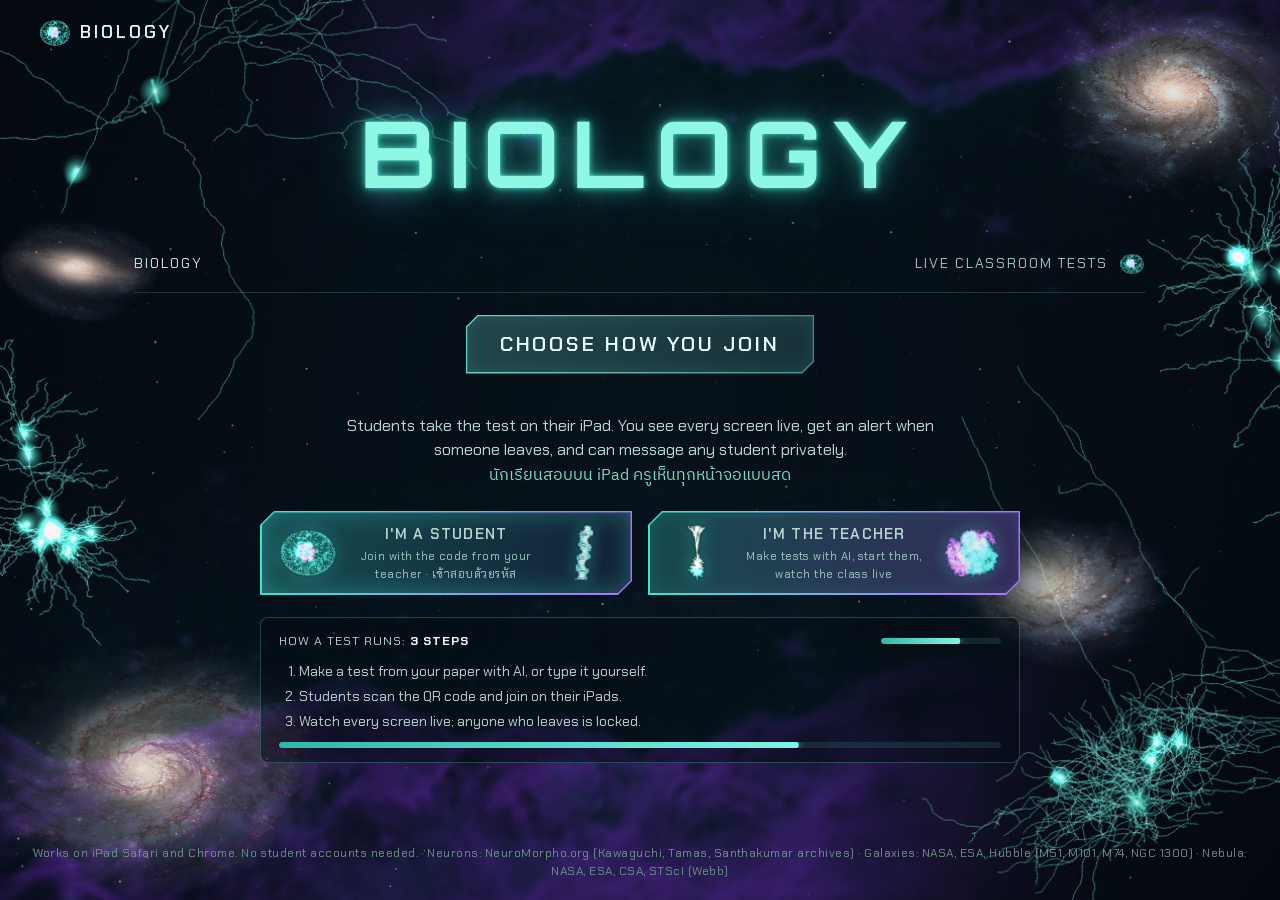
==== commit 7ba3f3ed: "Matching editor: column titles and a clearly marked right-answer column Co-Authored-By: Claude Opus " ====
--- a/index.html
+++ b/index.html
@@ -9,7 +9,7 @@
 <link rel="icon" href="data:image/svg+xml,%3Csvg xmlns='http://www.w3.org/2000/svg' viewBox='0 0 32 32'%3E%3Ccircle cx='16' cy='16' r='13' fill='%2302060a' stroke='%2346f08f' stroke-width='2.5'/%3E%3Cellipse cx='16' cy='16' rx='5' ry='4' fill='%236a97ff'/%3E%3C/svg%3E">
 <link rel="preconnect" href="https://fonts.googleapis.com"><link rel="preconnect" href="https://fonts.gstatic.com" crossorigin>
 <link href="https://fonts.googleapis.com/css2?family=Chakra+Petch:wght@400;500;600;700&family=Orbitron:wght@600;700;800&family=IBM+Plex+Sans+Thai:wght@400;500;600;700&display=swap" rel="stylesheet">
-<link rel="stylesheet" href="assets/app.css?v=20261019b">
+<link rel="stylesheet" href="assets/app.css?v=20261019c">
 <style>
 
 </style>
@@ -36,8 +36,8 @@
   </main>
   <footer class="home-foot">Works on iPad Safari and Chrome. No student accounts needed. · Neurons: NeuroMorpho.org (Kawaguchi, Tamas, Santhakumar archives) · Galaxies: NASA, ESA, Hubble (M51, M101, M74, NGC 1300) · Nebula: NASA, ESA, CSA, STScI (Webb)</footer>
 </div>
-<script src="assets/common.js?v=20261019b"></script>
-<script src="assets/cosmos.js?v=20261019b"></script>
+<script src="assets/common.js?v=20261019c"></script>
+<script src="assets/cosmos.js?v=20261019c"></script>
 <script>
   EL.paintIcons();
   BioBG.start({ level: 1 });
--- a/assets/app.css
+++ b/assets/app.css
@@ -1327,3 +1327,7 @@
 .tf-pick { align-items: center; }
 .tf-pick .eq-ok { min-width: 96px; }
 @media (max-width: 520px) { .eq-ok { padding: 0 8px; font-size: 12px; } }
+/* matching editor: column titles + the right-answer column looks like the answer key */
+.eq-pair-head span { font-size: 12px; font-weight: 700; letter-spacing: .04em; color: #9fb7c2; }
+.eq-pair-head span:nth-child(4) { color: var(--teal); }
+.input.eq-key { border-color: rgba(63, 230, 207, .55); }
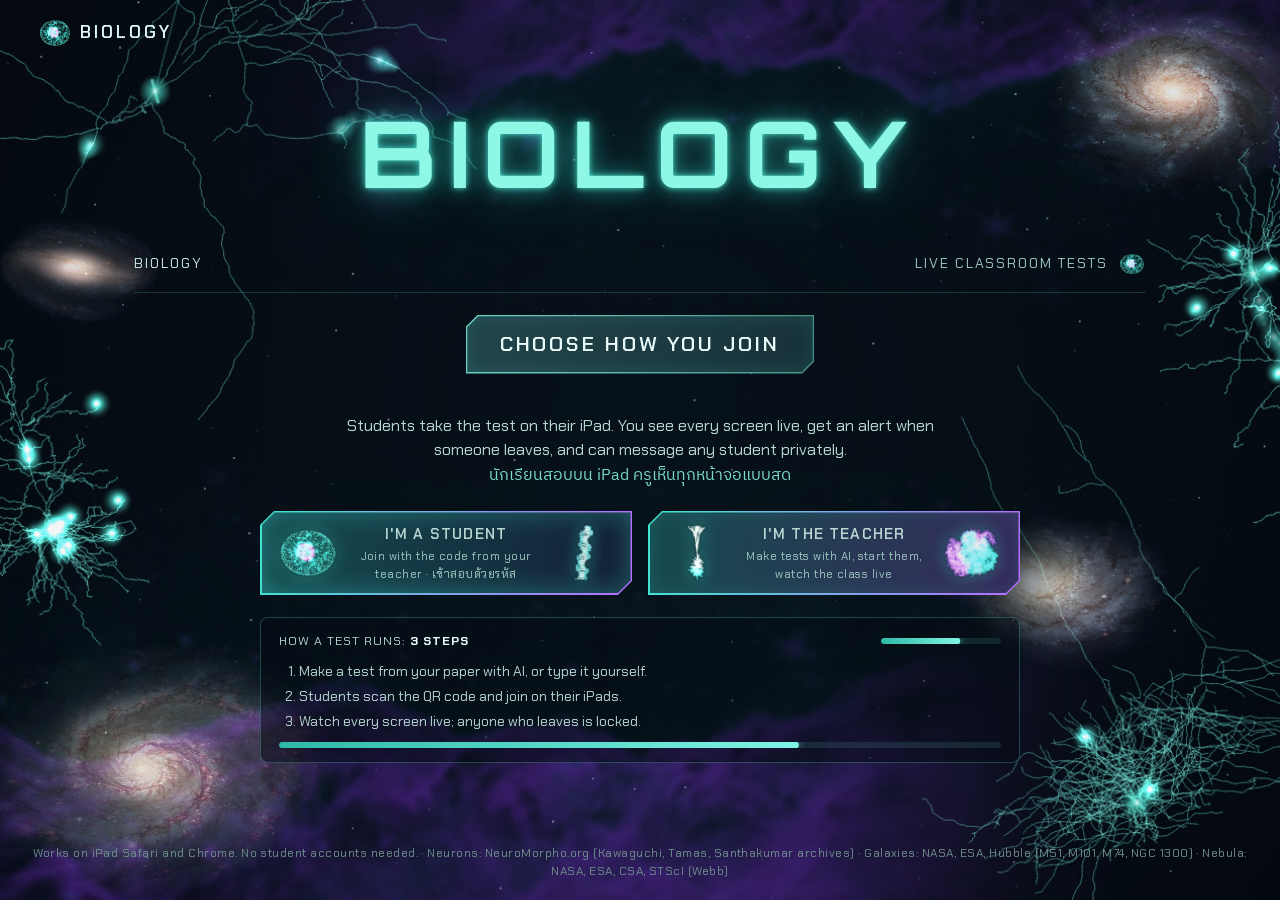
==== commit 0934577d: "Draw / write on a question picture: pen, line, arrow, box, cover-up, text, number labels, rub out, u" ====
--- a/index.html
+++ b/index.html
@@ -9,7 +9,7 @@
 <link rel="icon" href="data:image/svg+xml,%3Csvg xmlns='http://www.w3.org/2000/svg' viewBox='0 0 32 32'%3E%3Ccircle cx='16' cy='16' r='13' fill='%2302060a' stroke='%2346f08f' stroke-width='2.5'/%3E%3Cellipse cx='16' cy='16' rx='5' ry='4' fill='%236a97ff'/%3E%3C/svg%3E">
 <link rel="preconnect" href="https://fonts.googleapis.com"><link rel="preconnect" href="https://fonts.gstatic.com" crossorigin>
 <link href="https://fonts.googleapis.com/css2?family=Chakra+Petch:wght@400;500;600;700&family=Orbitron:wght@600;700;800&family=IBM+Plex+Sans+Thai:wght@400;500;600;700&display=swap" rel="stylesheet">
-<link rel="stylesheet" href="assets/app.css?v=20261019c">
+<link rel="stylesheet" href="assets/app.css?v=20261019d">
 <style>
 
 </style>
@@ -36,8 +36,8 @@
   </main>
   <footer class="home-foot">Works on iPad Safari and Chrome. No student accounts needed. · Neurons: NeuroMorpho.org (Kawaguchi, Tamas, Santhakumar archives) · Galaxies: NASA, ESA, Hubble (M51, M101, M74, NGC 1300) · Nebula: NASA, ESA, CSA, STScI (Webb)</footer>
 </div>
-<script src="assets/common.js?v=20261019c"></script>
-<script src="assets/cosmos.js?v=20261019c"></script>
+<script src="assets/common.js?v=20261019d"></script>
+<script src="assets/cosmos.js?v=20261019d"></script>
 <script>
   EL.paintIcons();
   BioBG.start({ level: 1 });
--- a/assets/app.css
+++ b/assets/app.css
@@ -1331,3 +1331,24 @@
 .eq-pair-head span { font-size: 12px; font-weight: 700; letter-spacing: .04em; color: #9fb7c2; }
 .eq-pair-head span:nth-child(4) { color: var(--teal); }
 .input.eq-key { border-color: rgba(63, 230, 207, .55); }
+
+/* ---------------- draw / write on a question picture (assets/draw.js) */
+.eq-img img[data-qa=draw] { cursor: pointer; }
+#drawModal { padding: 10px; }
+.draw-box { display: flex; flex-direction: column; gap: 10px; width: min(1200px, 100%); height: min(860px, calc(100vh - 20px)); padding: 14px; background: rgba(6, 14, 24, .97); border: 1px solid var(--edge); border-radius: 12px; box-shadow: 0 30px 80px rgba(0, 0, 0, .6); }
+.draw-bar { display: flex; flex-wrap: wrap; gap: 10px 16px; align-items: center; }
+.draw-tools, .draw-colors, .draw-sizes, .draw-acts { display: flex; gap: 6px; flex-wrap: wrap; align-items: center; }
+.dt-btn { display: inline-flex; align-items: center; gap: 6px; height: 38px; padding: 0 10px; border: 1px solid var(--edge); border-radius: 6px; background: rgba(4, 12, 20, .9); color: #cfe4ea; font: 600 13px var(--ui); cursor: pointer; }
+.dt-btn b { font-size: 16px; line-height: 1; }
+.dt-btn.on { background: var(--teal); border-color: var(--teal); color: #04121a; }
+.dc-btn { width: 30px; height: 30px; border-radius: 50%; border: 2px solid rgba(255, 255, 255, .25); background: var(--c); cursor: pointer; }
+.dc-btn.on { outline: 3px solid var(--teal); outline-offset: 2px; }
+.ds-btn { display: grid; place-items: center; width: 38px; height: 38px; border: 1px solid var(--edge); border-radius: 6px; background: rgba(4, 12, 20, .9); cursor: pointer; }
+.ds-btn i { display: block; width: 20px; height: var(--w); border-radius: 9px; background: #cfe4ea; }
+.ds-btn.on { border-color: var(--teal); box-shadow: 0 0 0 1px var(--teal); }
+.draw-stage { flex: 1; min-height: 0; display: grid; place-items: center; background: rgba(0, 0, 0, .35); border-radius: 8px; overflow: hidden; }
+.draw-wrap { position: relative; line-height: 0; }
+#drawCv { display: block; touch-action: none; border-radius: 4px; box-shadow: 0 6px 30px rgba(0, 0, 0, .5); }
+.draw-txt { position: absolute; min-width: 160px; padding: 2px 6px; line-height: 1.2; background: rgba(255, 255, 255, .92); border: 2px dashed var(--teal); border-radius: 4px; font-weight: 700; font-family: "Chakra Petch", "IBM Plex Sans Thai", Arial, sans-serif; }
+.draw-foot { display: flex; justify-content: space-between; align-items: center; gap: 10px; flex-wrap: wrap; }
+@media (max-width: 720px) { .dt-btn span { display: none; } .draw-box { height: calc(100vh - 20px); } }
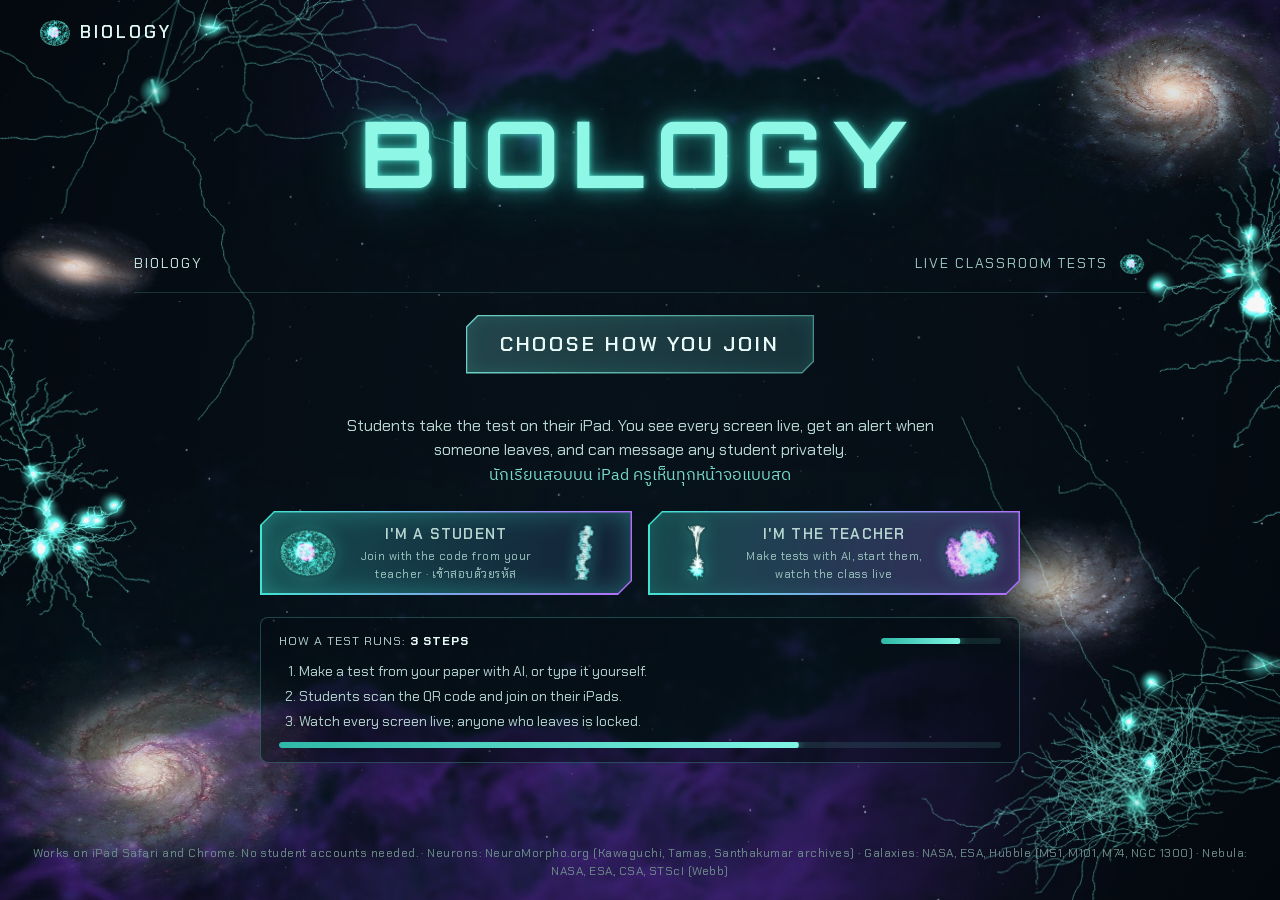
==== commit a904e08e: "Student waiting room: 3 simple test rules, no lock/message wording Co-Authored-By: Claude Opus 5.5 <" ====
--- a/index.html
+++ b/index.html
@@ -9,7 +9,7 @@
 <link rel="icon" href="data:image/svg+xml,%3Csvg xmlns='http://www.w3.org/2000/svg' viewBox='0 0 32 32'%3E%3Ccircle cx='16' cy='16' r='13' fill='%2302060a' stroke='%2346f08f' stroke-width='2.5'/%3E%3Cellipse cx='16' cy='16' rx='5' ry='4' fill='%236a97ff'/%3E%3C/svg%3E">
 <link rel="preconnect" href="https://fonts.googleapis.com"><link rel="preconnect" href="https://fonts.gstatic.com" crossorigin>
 <link href="https://fonts.googleapis.com/css2?family=Chakra+Petch:wght@400;500;600;700&family=Orbitron:wght@600;700;800&family=IBM+Plex+Sans+Thai:wght@400;500;600;700&display=swap" rel="stylesheet">
-<link rel="stylesheet" href="assets/app.css?v=20261019d">
+<link rel="stylesheet" href="assets/app.css?v=20261019e">
 <style>
 
 </style>
@@ -36,8 +36,8 @@
   </main>
   <footer class="home-foot">Works on iPad Safari and Chrome. No student accounts needed. · Neurons: NeuroMorpho.org (Kawaguchi, Tamas, Santhakumar archives) · Galaxies: NASA, ESA, Hubble (M51, M101, M74, NGC 1300) · Nebula: NASA, ESA, CSA, STScI (Webb)</footer>
 </div>
-<script src="assets/common.js?v=20261019d"></script>
-<script src="assets/cosmos.js?v=20261019d"></script>
+<script src="assets/common.js?v=20261019e"></script>
+<script src="assets/cosmos.js?v=20261019e"></script>
 <script>
   EL.paintIcons();
   BioBG.start({ level: 1 });
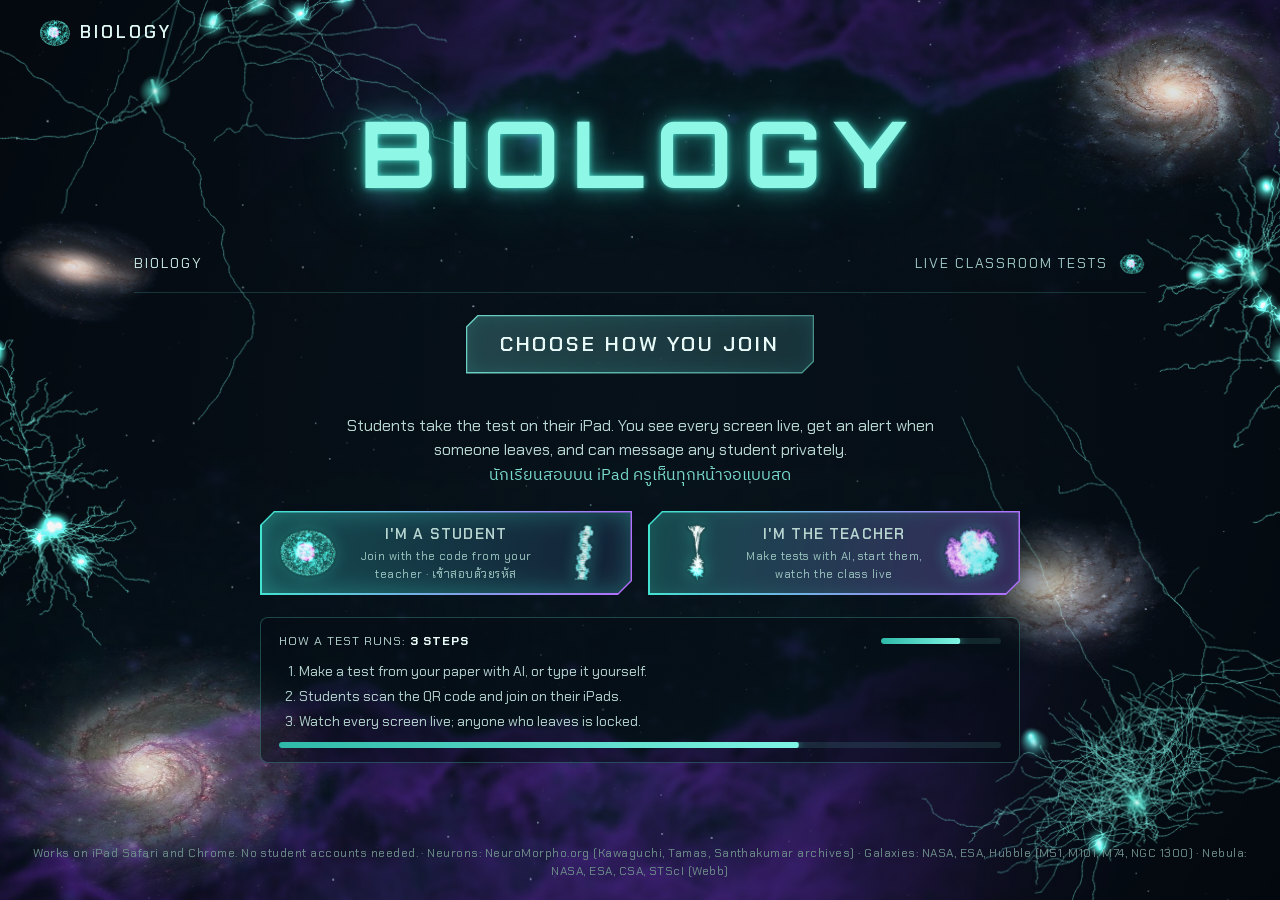
==== commit 45a1fdd2: "Don't end the test when everyone has submitted; only the teacher or the clock ends it Co-Authored-By" ====
--- a/index.html
+++ b/index.html
@@ -9,7 +9,7 @@
 <link rel="icon" href="data:image/svg+xml,%3Csvg xmlns='http://www.w3.org/2000/svg' viewBox='0 0 32 32'%3E%3Ccircle cx='16' cy='16' r='13' fill='%2302060a' stroke='%2346f08f' stroke-width='2.5'/%3E%3Cellipse cx='16' cy='16' rx='5' ry='4' fill='%236a97ff'/%3E%3C/svg%3E">
 <link rel="preconnect" href="https://fonts.googleapis.com"><link rel="preconnect" href="https://fonts.gstatic.com" crossorigin>
 <link href="https://fonts.googleapis.com/css2?family=Chakra+Petch:wght@400;500;600;700&family=Orbitron:wght@600;700;800&family=IBM+Plex+Sans+Thai:wght@400;500;600;700&display=swap" rel="stylesheet">
-<link rel="stylesheet" href="assets/app.css?v=20261019e">
+<link rel="stylesheet" href="assets/app.css?v=20261019f">
 <style>
 
 </style>
@@ -36,8 +36,8 @@
   </main>
   <footer class="home-foot">Works on iPad Safari and Chrome. No student accounts needed. · Neurons: NeuroMorpho.org (Kawaguchi, Tamas, Santhakumar archives) · Galaxies: NASA, ESA, Hubble (M51, M101, M74, NGC 1300) · Nebula: NASA, ESA, CSA, STScI (Webb)</footer>
 </div>
-<script src="assets/common.js?v=20261019e"></script>
-<script src="assets/cosmos.js?v=20261019e"></script>
+<script src="assets/common.js?v=20261019f"></script>
+<script src="assets/cosmos.js?v=20261019f"></script>
 <script>
   EL.paintIcons();
   BioBG.start({ level: 1 });
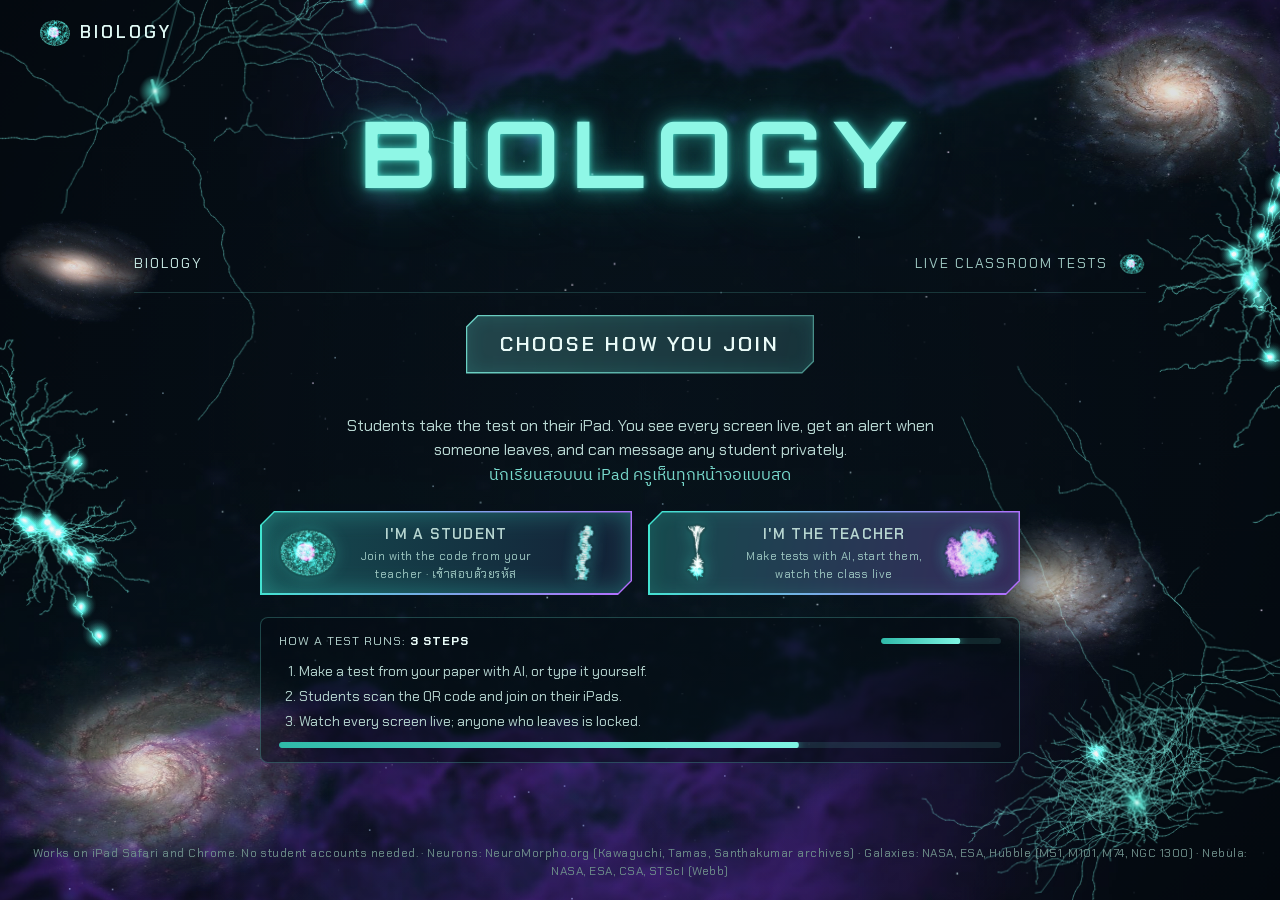
==== commit 925746a8: "Live screen: mirror uses the student's own phone layout (container queries), fixes squashed matching" ====
--- a/index.html
+++ b/index.html
@@ -9,7 +9,7 @@
 <link rel="icon" href="data:image/svg+xml,%3Csvg xmlns='http://www.w3.org/2000/svg' viewBox='0 0 32 32'%3E%3Ccircle cx='16' cy='16' r='13' fill='%2302060a' stroke='%2346f08f' stroke-width='2.5'/%3E%3Cellipse cx='16' cy='16' rx='5' ry='4' fill='%236a97ff'/%3E%3C/svg%3E">
 <link rel="preconnect" href="https://fonts.googleapis.com"><link rel="preconnect" href="https://fonts.gstatic.com" crossorigin>
 <link href="https://fonts.googleapis.com/css2?family=Chakra+Petch:wght@400;500;600;700&family=Orbitron:wght@600;700;800&family=IBM+Plex+Sans+Thai:wght@400;500;600;700&display=swap" rel="stylesheet">
-<link rel="stylesheet" href="assets/app.css?v=20261019f">
+<link rel="stylesheet" href="assets/app.css?v=20261019g">
 <style>
 
 </style>
@@ -36,8 +36,8 @@
   </main>
   <footer class="home-foot">Works on iPad Safari and Chrome. No student accounts needed. · Neurons: NeuroMorpho.org (Kawaguchi, Tamas, Santhakumar archives) · Galaxies: NASA, ESA, Hubble (M51, M101, M74, NGC 1300) · Nebula: NASA, ESA, CSA, STScI (Webb)</footer>
 </div>
-<script src="assets/common.js?v=20261019f"></script>
-<script src="assets/cosmos.js?v=20261019f"></script>
+<script src="assets/common.js?v=20261019g"></script>
+<script src="assets/cosmos.js?v=20261019g"></script>
 <script>
   EL.paintIcons();
   BioBG.start({ level: 1 });
--- a/assets/app.css
+++ b/assets/app.css
@@ -1352,3 +1352,13 @@
 .draw-txt { position: absolute; min-width: 160px; padding: 2px 6px; line-height: 1.2; background: rgba(255, 255, 255, .92); border: 2px dashed var(--teal); border-radius: 4px; font-weight: 700; font-family: "Chakra Petch", "IBM Plex Sans Thai", Arial, sans-serif; }
 .draw-foot { display: flex; justify-content: space-between; align-items: center; gap: 10px; flex-wrap: wrap; }
 @media (max-width: 720px) { .dt-btn span { display: none; } .draw-box { height: calc(100vh - 20px); } }
+
+/* live screen mirror: the student's phone-width rules must follow the MIRRORED screen's width, not the teacher's
+   wide window (a phone's matching question was drawn in two columns and squashed to one letter per line) */
+.m-screen { container-type: inline-size; }
+@container (max-width: 640px) { .match { grid-template-columns: 1fr; } }
+@container (max-width: 560px) {
+  .tbar { gap: 10px; padding: 0 12px; }
+  .prog { width: 60px; }
+  .opts.tf { grid-template-columns: 1fr; }
+}
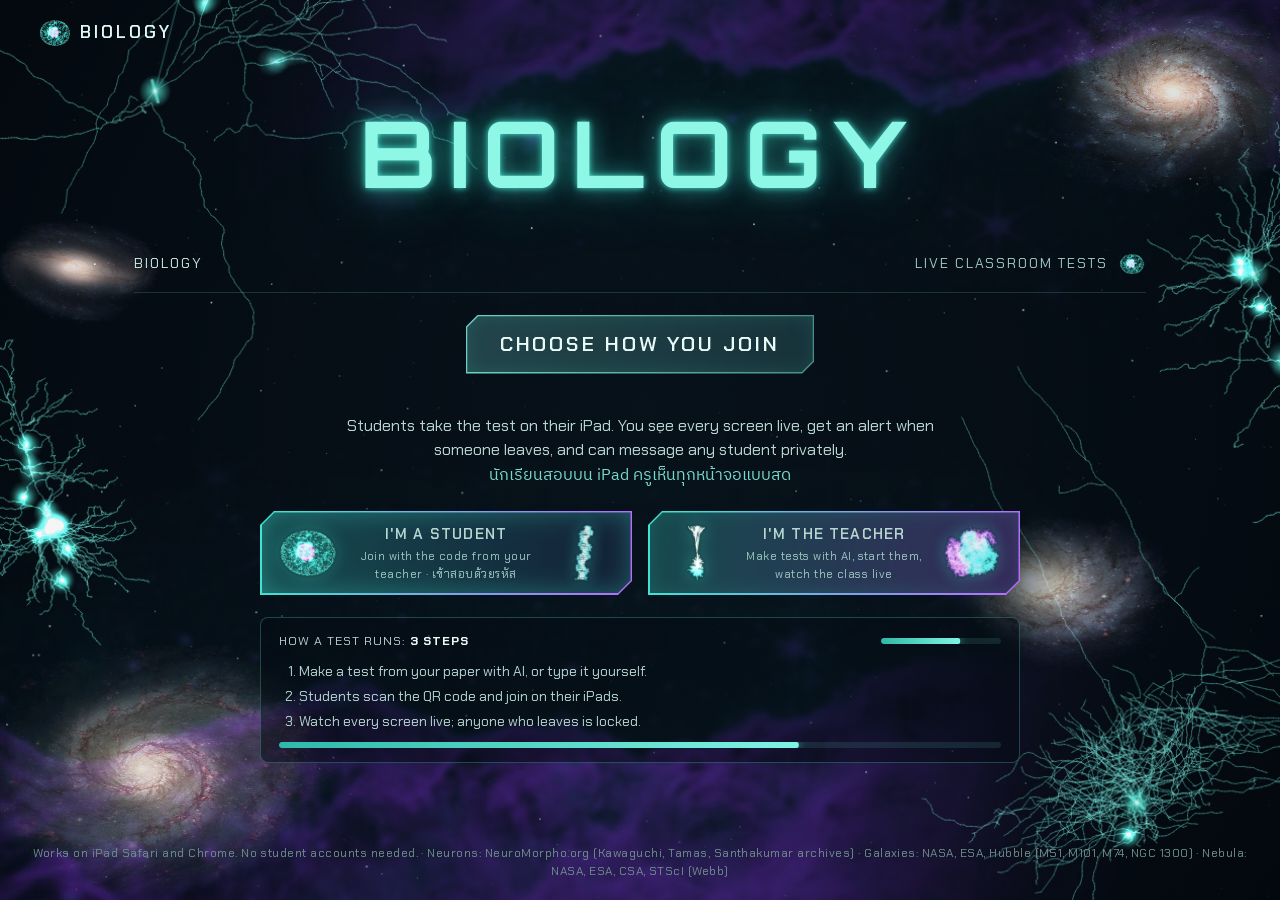
==== commit 03ccd053: "Paste a picture onto a question (Ctrl+V / Paste picture / drag), remove editor '+ Paste questions' C" ====
--- a/index.html
+++ b/index.html
@@ -9,7 +9,7 @@
 <link rel="icon" href="data:image/svg+xml,%3Csvg xmlns='http://www.w3.org/2000/svg' viewBox='0 0 32 32'%3E%3Ccircle cx='16' cy='16' r='13' fill='%2302060a' stroke='%2346f08f' stroke-width='2.5'/%3E%3Cellipse cx='16' cy='16' rx='5' ry='4' fill='%236a97ff'/%3E%3C/svg%3E">
 <link rel="preconnect" href="https://fonts.googleapis.com"><link rel="preconnect" href="https://fonts.gstatic.com" crossorigin>
 <link href="https://fonts.googleapis.com/css2?family=Chakra+Petch:wght@400;500;600;700&family=Orbitron:wght@600;700;800&family=IBM+Plex+Sans+Thai:wght@400;500;600;700&display=swap" rel="stylesheet">
-<link rel="stylesheet" href="assets/app.css?v=20261019g">
+<link rel="stylesheet" href="assets/app.css?v=20261019h">
 <style>
 
 </style>
@@ -36,8 +36,8 @@
   </main>
   <footer class="home-foot">Works on iPad Safari and Chrome. No student accounts needed. · Neurons: NeuroMorpho.org (Kawaguchi, Tamas, Santhakumar archives) · Galaxies: NASA, ESA, Hubble (M51, M101, M74, NGC 1300) · Nebula: NASA, ESA, CSA, STScI (Webb)</footer>
 </div>
-<script src="assets/common.js?v=20261019g"></script>
-<script src="assets/cosmos.js?v=20261019g"></script>
+<script src="assets/common.js?v=20261019h"></script>
+<script src="assets/cosmos.js?v=20261019h"></script>
 <script>
   EL.paintIcons();
   BioBG.start({ level: 1 });
--- a/assets/app.css
+++ b/assets/app.css
@@ -1362,3 +1362,5 @@
   .prog { width: 60px; }
   .opts.tf { grid-template-columns: 1fr; }
 }
+/* a picture dragged over a question */
+.eq.drop-on { outline: 2px dashed var(--teal); outline-offset: 3px; }
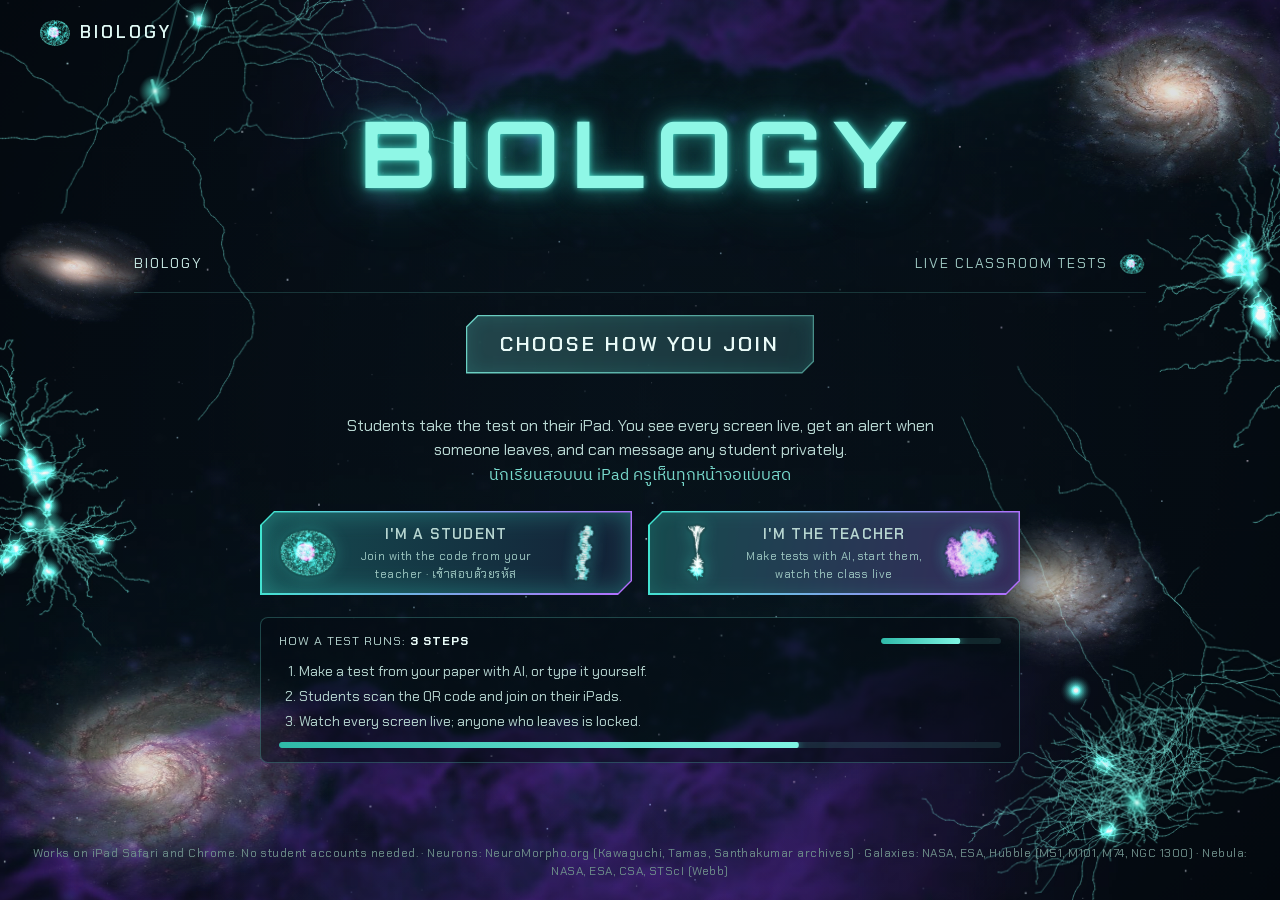
==== commit 4efb0a91: "Lock the iPads: tests open only in Safe Exam Browser (Apple Assessment Mode), iPad keyboard no longe" ====
--- a/index.html
+++ b/index.html
@@ -9,7 +9,7 @@
 <link rel="icon" href="data:image/svg+xml,%3Csvg xmlns='http://www.w3.org/2000/svg' viewBox='0 0 32 32'%3E%3Ccircle cx='16' cy='16' r='13' fill='%2302060a' stroke='%2346f08f' stroke-width='2.5'/%3E%3Cellipse cx='16' cy='16' rx='5' ry='4' fill='%236a97ff'/%3E%3C/svg%3E">
 <link rel="preconnect" href="https://fonts.googleapis.com"><link rel="preconnect" href="https://fonts.gstatic.com" crossorigin>
 <link href="https://fonts.googleapis.com/css2?family=Chakra+Petch:wght@400;500;600;700&family=Orbitron:wght@600;700;800&family=IBM+Plex+Sans+Thai:wght@400;500;600;700&display=swap" rel="stylesheet">
-<link rel="stylesheet" href="assets/app.css?v=20261019h">
+<link rel="stylesheet" href="assets/app.css?v=20261019i">
 <style>
 
 </style>
@@ -36,8 +36,8 @@
   </main>
   <footer class="home-foot">Works on iPad Safari and Chrome. No student accounts needed. · Neurons: NeuroMorpho.org (Kawaguchi, Tamas, Santhakumar archives) · Galaxies: NASA, ESA, Hubble (M51, M101, M74, NGC 1300) · Nebula: NASA, ESA, CSA, STScI (Webb)</footer>
 </div>
-<script src="assets/common.js?v=20261019h"></script>
-<script src="assets/cosmos.js?v=20261019h"></script>
+<script src="assets/common.js?v=20261019i"></script>
+<script src="assets/cosmos.js?v=20261019i"></script>
 <script>
   EL.paintIcons();
   BioBG.start({ level: 1 });
--- a/assets/app.css
+++ b/assets/app.css
@@ -1364,3 +1364,9 @@
 }
 /* a picture dragged over a question */
 .eq.drop-on { outline: 2px dashed var(--teal); outline-offset: 3px; }
+
+/* ---------- locked test: open in Safe Exam Browser ---------- */
+.seb-steps { margin: 16px 0 0; padding-left: 22px; display: grid; gap: 10px; text-align: left; }
+.seb-steps .th { display: block; }
+.seb-btns { display: flex; flex-wrap: wrap; gap: 10px; margin-top: 18px; }
+.seb-btns .btn { text-decoration: none; }
